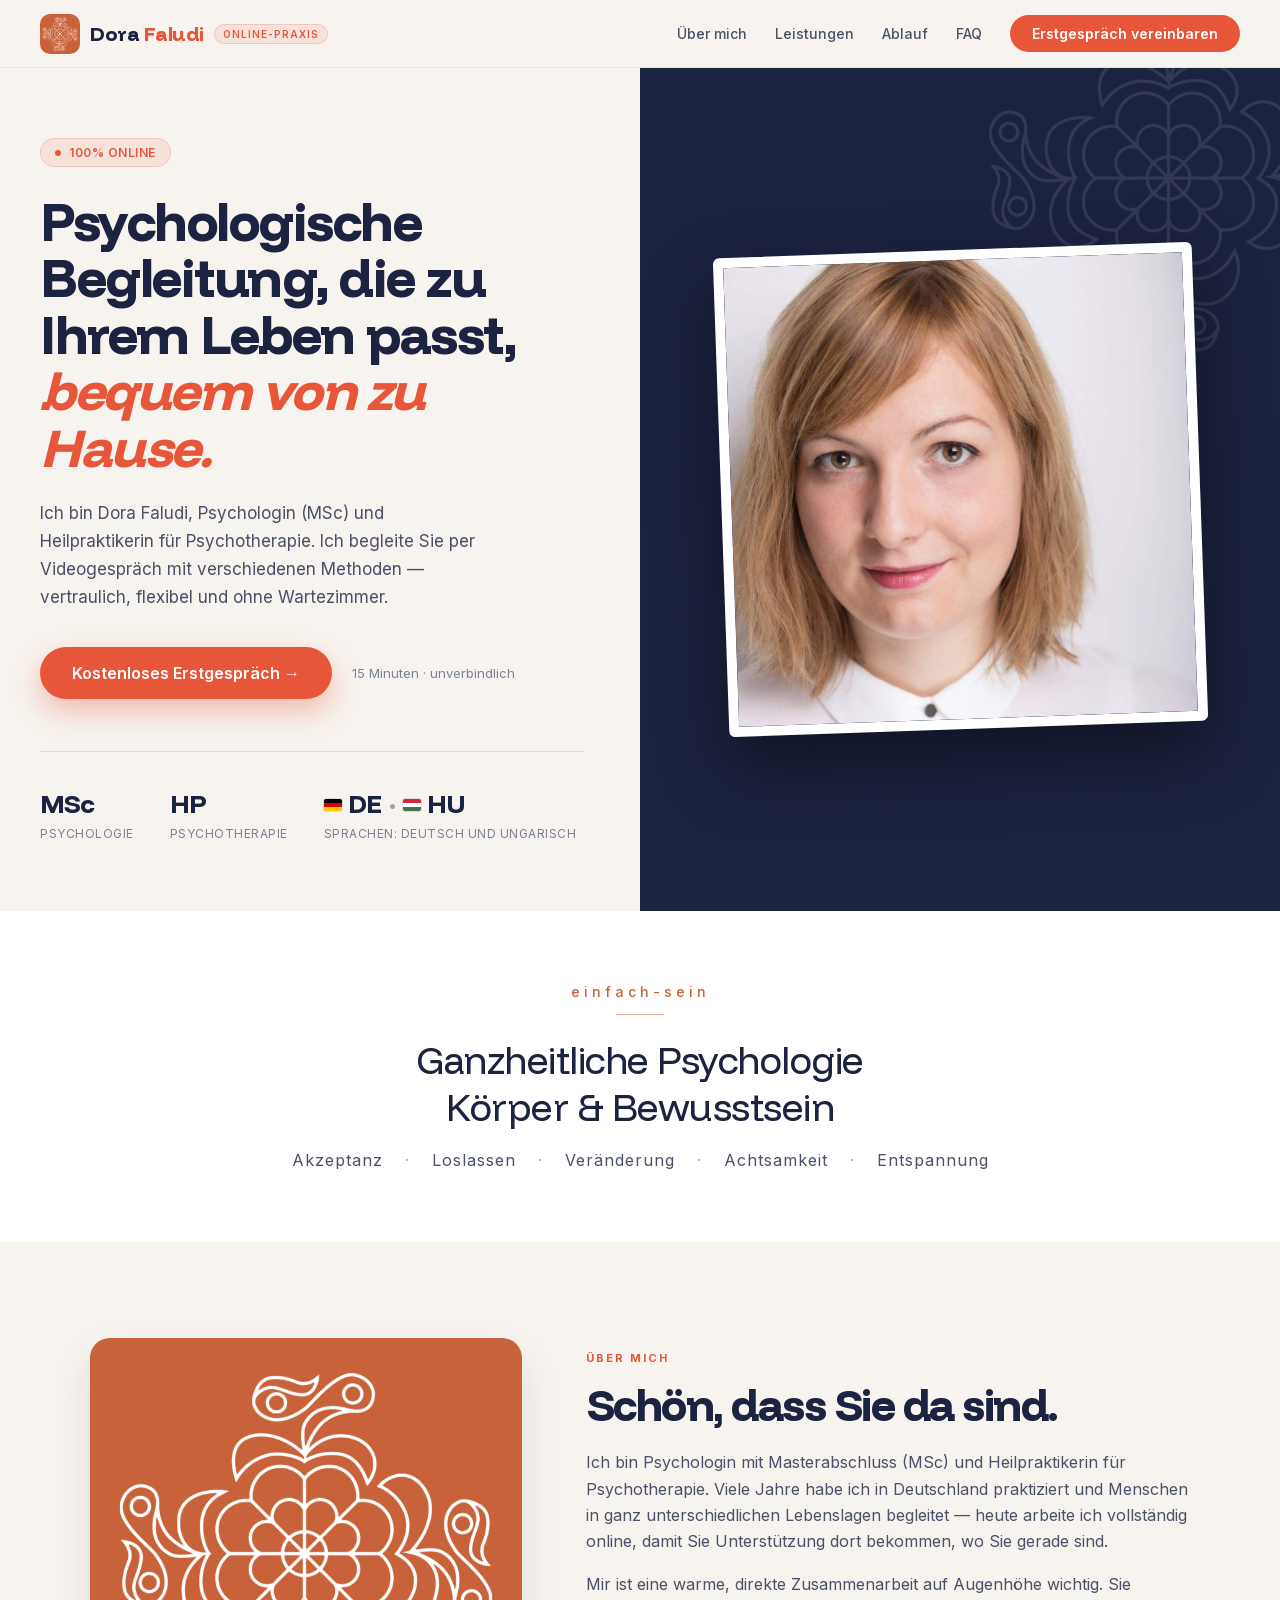
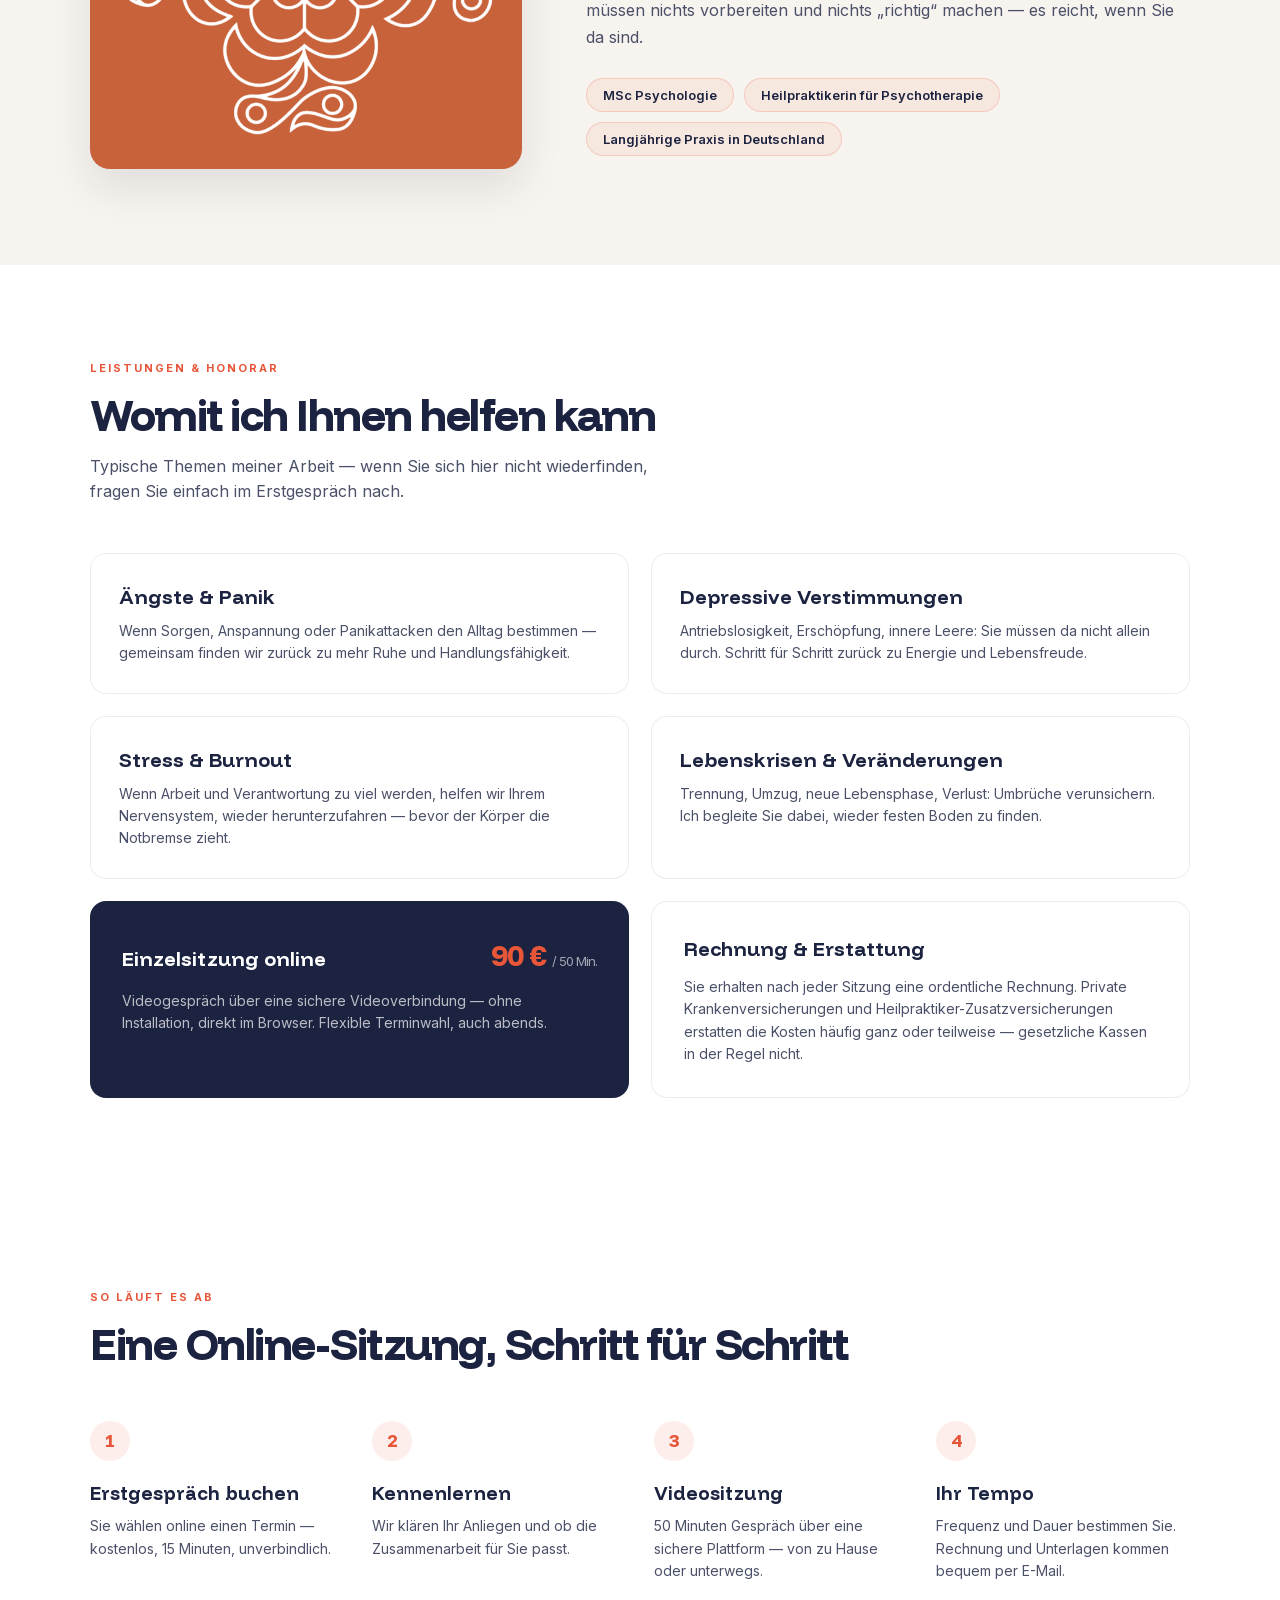
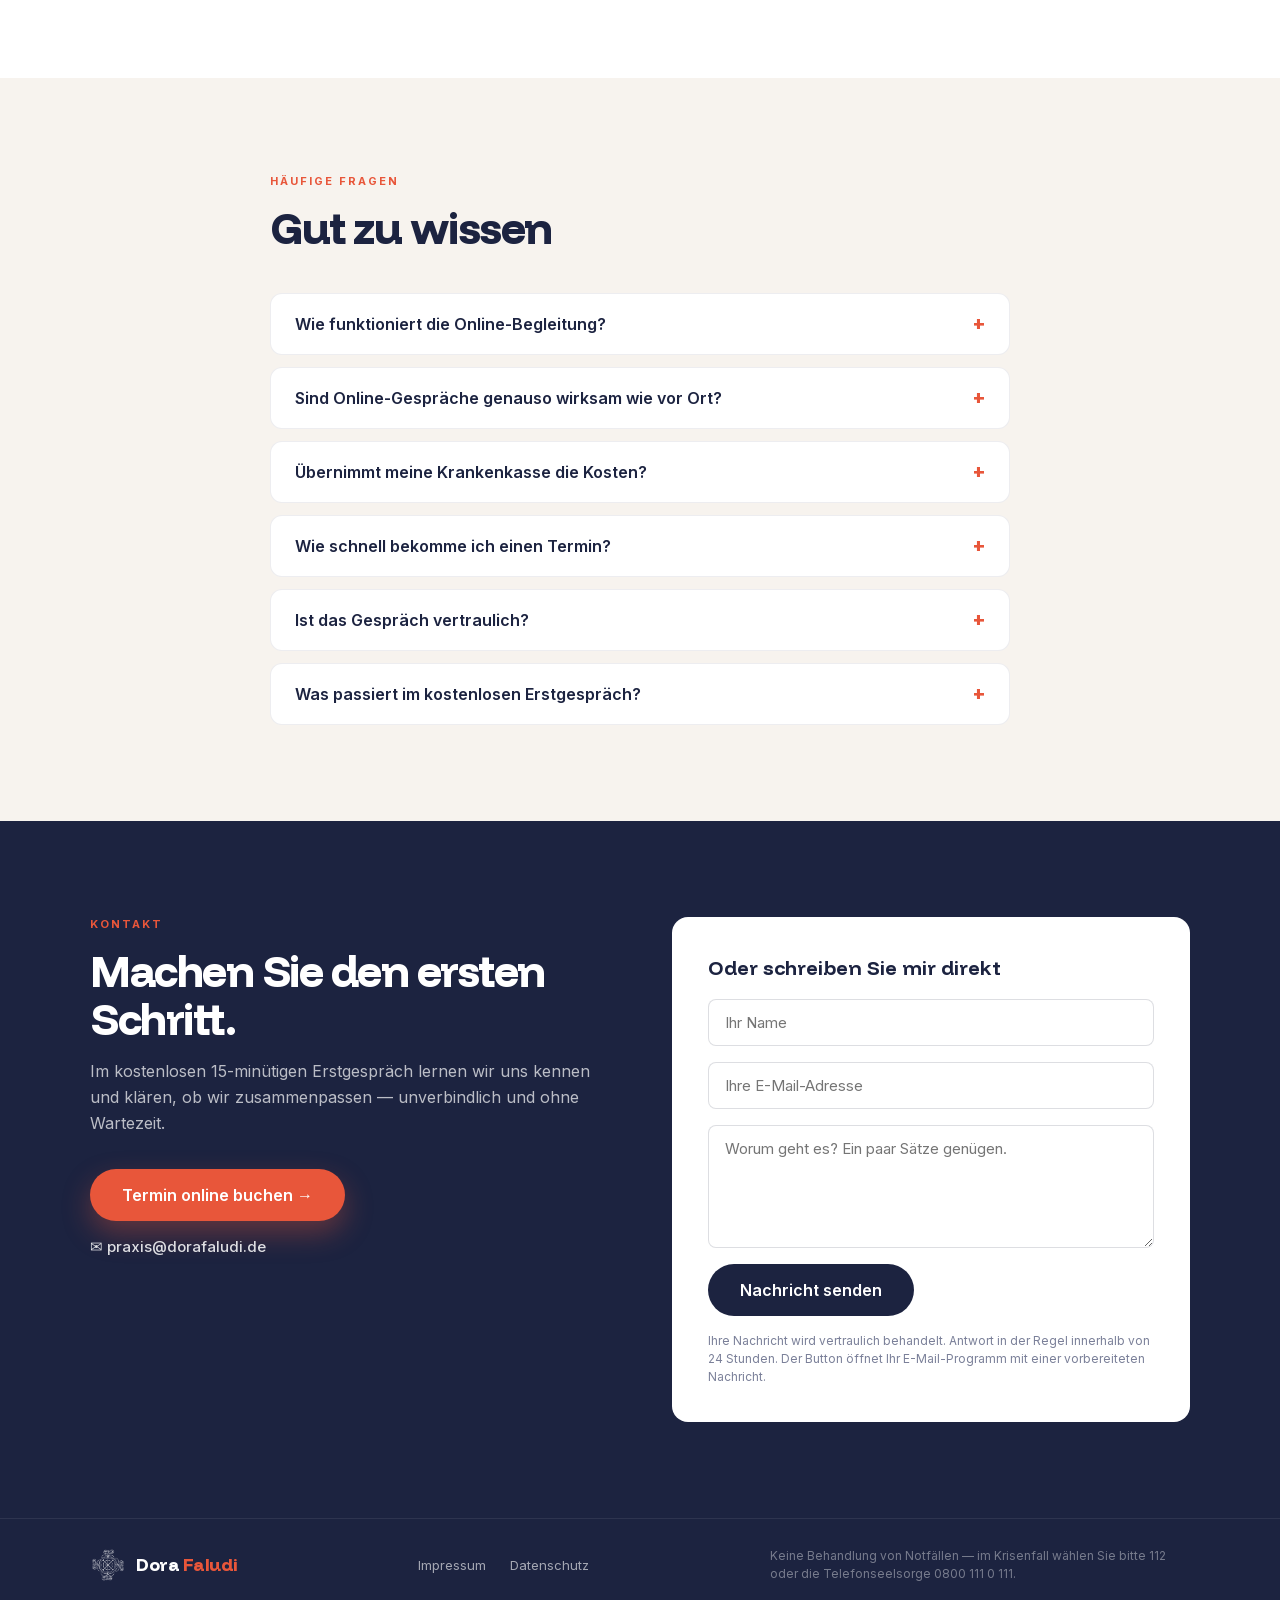
==== index.html @ 2807571d "feat: a praxis-honlap statikus, reszponzív változata a design-canvasból A Claude Design canvas expor" ====
<!DOCTYPE html>
<html lang="de">
<head>
<meta charset="utf-8">
<meta name="viewport" content="width=device-width, initial-scale=1">
<title>Dora Faludi — Psychologin (MSc) &amp; Heilpraktikerin für Psychotherapie | Online-Praxis</title>
<meta name="description" content="Psychologische Begleitung per Videogespräch: Ängste, depressive Verstimmungen, Stress &amp; Burnout, Lebenskrisen. Dora Faludi, Psychologin (MSc) und Heilpraktikerin für Psychotherapie — vertraulich, flexibel, ohne Wartezimmer. Deutsch und Ungarisch.">
<meta name="author" content="Dora Faludi">
<meta name="robots" content="index, follow">
<link rel="canonical" href="https://dorafaludi.de/">

<meta property="og:type" content="website">
<meta property="og:locale" content="de_DE">
<meta property="og:site_name" content="Praxis Dora Faludi">
<meta property="og:title" content="Dora Faludi — Psychologische Begleitung online">
<meta property="og:description" content="Psychologische Begleitung, die zu Ihrem Leben passt — bequem von zu Hause. Kostenloses Erstgespräch, 15 Minuten, unverbindlich.">
<meta property="og:url" content="https://dorafaludi.de/">
<meta property="og:image" content="https://dorafaludi.de/assets/img/og-image.png">
<meta name="twitter:card" content="summary_large_image">

<link rel="icon" href="assets/img/favicon-32.png" sizes="32x32" type="image/png">
<link rel="apple-touch-icon" href="assets/img/apple-touch-icon.png">
<meta name="theme-color" content="#F7F3EE">

<link rel="preload" href="assets/fonts/inter-latin.woff2" as="font" type="font/woff2" crossorigin>
<link rel="preload" href="assets/fonts/funnel-display-latin.woff2" as="font" type="font/woff2" crossorigin>
<link rel="stylesheet" href="assets/css/styles.css">

<script type="application/ld+json">
{
  "@context": "https://schema.org",
  "@type": "ProfessionalService",
  "name": "Praxis Dora Faludi — Psychologische Begleitung online",
  "url": "https://dorafaludi.de/",
  "image": "https://dorafaludi.de/assets/img/og-image.png",
  "email": "praxis@dorafaludi.de",
  "description": "Psychologische Begleitung per Videogespräch bei Ängsten, depressiven Verstimmungen, Stress und Burnout sowie Lebenskrisen.",
  "availableLanguage": ["de", "hu"],
  "priceRange": "90 EUR / 50 Min.",
  "founder": {
    "@type": "Person",
    "name": "Dora Faludi",
    "jobTitle": "Psychologin (MSc), Heilpraktikerin für Psychotherapie",
    "image": "https://dorafaludi.de/assets/img/dora-faludi.jpg",
    "knowsLanguage": ["de", "hu"]
  }
}
</script>
</head>
<body>

<a class="skip-link" href="#main">Zum Inhalt springen</a>

<nav class="nav">
  <a class="brand" href="#top">
    <img class="brand__mark" src="assets/img/logo-orange.png" alt="" width="40" height="40">
    <span>Dora <span class="brand__accent">Faludi</span></span>
    <span class="brand__badge">Online-Praxis</span>
  </a>

  <button class="nav__toggle" type="button" aria-expanded="false" aria-controls="nav-links" aria-label="Menü öffnen">
    <span></span>
  </button>

  <div class="nav__links" id="nav-links">
    <a class="nav__link" href="#ueber-mich">Über mich</a>
    <a class="nav__link" href="#leistungen">Leistungen</a>
    <a class="nav__link" href="#ablauf">Ablauf</a>
    <a class="nav__link" href="#faq">FAQ</a>
    <a class="btn btn--sm" href="#kontakt">Erstgespräch vereinbaren</a>
  </div>
</nav>

<main id="main">

<!-- ============ Hero ============ -->
<section class="hero" id="top">
  <div class="hero__copy">
    <span class="pill"><span class="pill__dot"></span> 100% online</span>
    <h1 class="hero__title">Psychologische Begleitung, die zu Ihrem Leben passt, <em>bequem von zu Hause.</em></h1>
    <p class="hero__text">Ich bin Dora Faludi, Psychologin (MSc) und Heilpraktikerin für Psychotherapie. Ich begleite Sie per Videogespräch mit verschiedenen Methoden — vertraulich, flexibel und ohne Wartezimmer.</p>

    <div class="hero__cta">
      <a class="btn" href="#kontakt">Kostenloses Erstgespräch →</a>
      <span class="hero__note">15 Minuten · unverbindlich</span>
    </div>

    <div class="hero__stats">
      <div>
        <div class="stat__value">MSc</div>
        <div class="stat__label">Psychologie</div>
      </div>
      <div>
        <div class="stat__value">HP</div>
        <div class="stat__label">Psychotherapie</div>
      </div>
      <div>
        <div class="stat__value">
          <span class="lang">
            <span class="flag" aria-hidden="true"><span style="background:#000"></span><span style="background:#DD0000"></span><span style="background:#FFCE00"></span></span>DE</span>
          <span class="sep">·</span>
          <span class="lang">
            <span class="flag" aria-hidden="true"><span style="background:#CE2939"></span><span style="background:#fff"></span><span style="background:#477050"></span></span>HU</span>
        </div>
        <div class="stat__label">Sprachen: Deutsch und Ungarisch</div>
      </div>
    </div>
  </div>

  <div class="hero__panel">
    <img class="hero__watermark" src="assets/img/logo-white.png" alt="" width="420" height="420" aria-hidden="true">
    <img class="hero__photo" src="assets/img/dora-faludi.jpg" alt="Porträt von Dora Faludi" width="1024" height="1024">
  </div>
</section>

<!-- ============ Leitbild ============ -->
<section class="creed">
  <div class="wrap-slim">
    <div class="creed__kicker">einfach-sein</div>
    <div class="creed__rule"></div>
    <h2 class="creed__title">Ganzheitliche Psychologie<br>Körper &amp; Bewusstsein</h2>
    <div class="creed__words">
      <span>Akzeptanz</span><span class="sep">·</span>
      <span>Loslassen</span><span class="sep">·</span>
      <span>Veränderung</span><span class="sep">·</span>
      <span>Achtsamkeit</span><span class="sep">·</span>
      <span>Entspannung</span>
    </div>
  </div>
</section>

<!-- ============ Über mich ============ -->
<section class="section section--cream" id="ueber-mich">
  <div class="wrap about">
    <div class="about__figure">
      <img src="assets/img/logo-orange.png" alt="Logo der Praxis Dora Faludi" width="697" height="697">
    </div>
    <div>
      <div class="eyebrow">Über mich</div>
      <h2 class="h2 about__title">Schön, dass Sie da sind.</h2>
      <p>Ich bin Psychologin mit Masterabschluss (MSc) und Heilpraktikerin für Psychotherapie. Viele Jahre habe ich in Deutschland praktiziert und Menschen in ganz unterschiedlichen Lebenslagen begleitet — heute arbeite ich vollständig online, damit Sie Unterstützung dort bekommen, wo Sie gerade sind.</p>
      <p>Mir ist eine warme, direkte Zusammenarbeit auf Augenhöhe wichtig. Sie müssen nichts vorbereiten und nichts „richtig“ machen — es reicht, wenn Sie da sind.</p>
      <div class="about__tags">
        <span class="tag">MSc Psychologie</span>
        <span class="tag">Heilpraktikerin für Psychotherapie</span>
        <span class="tag">Langjährige Praxis in Deutschland</span>
      </div>
    </div>
  </div>
</section>

<!-- ============ Leistungen ============ -->
<section class="section section--white" id="leistungen">
  <div class="wrap">
    <div class="eyebrow">Leistungen &amp; Honorar</div>
    <h2 class="h2">Womit ich Ihnen helfen kann</h2>
    <p class="lead" style="max-width: 560px">Typische Themen meiner Arbeit — wenn Sie sich hier nicht wiederfinden, fragen Sie einfach im Erstgespräch nach.</p>

    <div class="topics">
      <article class="card">
        <h3 class="card__title">Ängste &amp; Panik</h3>
        <p class="card__text">Wenn Sorgen, Anspannung oder Panikattacken den Alltag bestimmen — gemeinsam finden wir zurück zu mehr Ruhe und Handlungsfähigkeit.</p>
      </article>
      <article class="card">
        <h3 class="card__title">Depressive Verstimmungen</h3>
        <p class="card__text">Antriebslosigkeit, Erschöpfung, innere Leere: Sie müssen da nicht allein durch. Schritt für Schritt zurück zu Energie und Lebensfreude.</p>
      </article>
      <article class="card">
        <h3 class="card__title">Stress &amp; Burnout</h3>
        <p class="card__text">Wenn Arbeit und Verantwortung zu viel werden, helfen wir Ihrem Nervensystem, wieder herunterzufahren — bevor der Körper die Notbremse zieht.</p>
      </article>
      <article class="card">
        <h3 class="card__title">Lebenskrisen &amp; Veränderungen</h3>
        <p class="card__text">Trennung, Umzug, neue Lebensphase, Verlust: Umbrüche verunsichern. Ich begleite Sie dabei, wieder festen Boden zu finden.</p>
      </article>
    </div>

    <div class="fees">
      <div class="fee-card">
        <div class="fee-card__head">
          <h3>Einzelsitzung online</h3>
          <div class="fee-card__price">90 € <small>/ 50 Min.</small></div>
        </div>
        <p>Videogespräch über eine sichere Videoverbindung — ohne Installation, direkt im Browser. Flexible Terminwahl, auch abends.</p>
      </div>
      <div class="card">
        <h3 class="card__title">Rechnung &amp; Erstattung</h3>
        <p class="card__text">Sie erhalten nach jeder Sitzung eine ordentliche Rechnung. Private Krankenversicherungen und Heilpraktiker-Zusatzversicherungen erstatten die Kosten häufig ganz oder teilweise — gesetzliche Kassen in der Regel nicht.</p>
      </div>
    </div>
  </div>
</section>

<!-- ============ Ablauf ============ -->
<section class="section section--white" id="ablauf">
  <div class="wrap">
    <div class="eyebrow">So läuft es ab</div>
    <h2 class="h2">Eine Online-Sitzung, Schritt für Schritt</h2>
    <div class="steps">
      <div class="step">
        <div class="step__n">1</div>
        <h3>Erstgespräch buchen</h3>
        <p>Sie wählen online einen Termin — kostenlos, 15 Minuten, unverbindlich.</p>
      </div>
      <div class="step">
        <div class="step__n">2</div>
        <h3>Kennenlernen</h3>
        <p>Wir klären Ihr Anliegen und ob die Zusammenarbeit für Sie passt.</p>
      </div>
      <div class="step">
        <div class="step__n">3</div>
        <h3>Videositzung</h3>
        <p>50 Minuten Gespräch über eine sichere Plattform — von zu Hause oder unterwegs.</p>
      </div>
      <div class="step">
        <div class="step__n">4</div>
        <h3>Ihr Tempo</h3>
        <p>Frequenz und Dauer bestimmen Sie. Rechnung und Unterlagen kommen bequem per E-Mail.</p>
      </div>
    </div>
  </div>
</section>

<!-- ============ FAQ ============ -->
<section class="section" id="faq">
  <div class="wrap-slim">
    <div class="eyebrow">Häufige Fragen</div>
    <h2 class="h2" style="margin-bottom: 40px">Gut zu wissen</h2>
    <div class="faq">
      <details class="faq__item">
        <summary class="faq__q">Wie funktioniert die Online-Begleitung?</summary>
        <p class="faq__a">Wir treffen uns zum vereinbarten Termin per Videogespräch — Sie brauchen nur einen ruhigen Ort, ein Gerät mit Kamera und eine stabile Internetverbindung. Den Link erhalten Sie vorab per E-Mail.</p>
      </details>
      <details class="faq__item">
        <summary class="faq__q">Sind Online-Gespräche genauso wirksam wie vor Ort?</summary>
        <p class="faq__a">Ja — Studien zeigen für viele Anliegen eine vergleichbare Wirksamkeit. Viele Klientinnen und Klienten empfinden das vertraute Umfeld zu Hause sogar als hilfreich, um sich zu öffnen.</p>
      </details>
      <details class="faq__item">
        <summary class="faq__q">Übernimmt meine Krankenkasse die Kosten?</summary>
        <p class="faq__a">Als Heilpraktikerin für Psychotherapie rechne ich privat ab. Private Krankenversicherungen und Heilpraktiker-Zusatzversicherungen erstatten häufig ganz oder teilweise; gesetzliche Kassen in der Regel nicht. Fragen Sie am besten vorab bei Ihrer Versicherung nach.</p>
      </details>
      <details class="faq__item">
        <summary class="faq__q">Wie schnell bekomme ich einen Termin?</summary>
        <p class="faq__a">In der Regel innerhalb einer Woche — ohne die langen Wartezeiten der Kassenplätze. Termine sind auch abends möglich.</p>
      </details>
      <details class="faq__item">
        <summary class="faq__q">Ist das Gespräch vertraulich?</summary>
        <p class="faq__a">Absolut. Ich unterliege der Schweigepflicht, und die Videosprechstunde läuft über eine sichere Videoverbindung. Es werden keine Aufzeichnungen gemacht.</p>
      </details>
      <details class="faq__item">
        <summary class="faq__q">Was passiert im kostenlosen Erstgespräch?</summary>
        <p class="faq__a">Wir sprechen etwa 15 Minuten über Ihr Anliegen und Ihre Fragen. Sie bekommen ein Gefühl dafür, wie ich arbeite — und entscheiden danach in Ruhe, ob Sie weitermachen möchten.</p>
      </details>
    </div>
  </div>
</section>

<!-- ============ Kontakt ============ -->
<section class="section section--navy" id="kontakt">
  <div class="wrap contact">
    <div>
      <div class="eyebrow">Kontakt</div>
      <h2 class="h2 h2--light">Machen Sie den ersten Schritt.</h2>
      <p class="contact__text">Im kostenlosen 15-minütigen Erstgespräch lernen wir uns kennen und klären, ob wir zusammenpassen — unverbindlich und ohne Wartezeit.</p>
      <div class="contact__actions">
        <a class="btn" id="booking-link" href="https://calendly.com/dora-faludi/erstgespraech" target="_blank" rel="noopener">Termin online buchen →</a>
        <a class="contact__mail" href="mailto:praxis@dorafaludi.de">✉ praxis@dorafaludi.de</a>
      </div>
    </div>

    <form class="form" id="contact-form" novalidate>
      <h3>Oder schreiben Sie mir direkt</h3>

      <label class="visually-hidden" for="f-name">Ihr Name</label>
      <input id="f-name" name="name" type="text" placeholder="Ihr Name" autocomplete="name" required>

      <label class="visually-hidden" for="f-email">Ihre E-Mail-Adresse</label>
      <input id="f-email" name="email" type="email" placeholder="Ihre E-Mail-Adresse" autocomplete="email">

      <label class="visually-hidden" for="f-msg">Ihre Nachricht</label>
      <textarea id="f-msg" name="message" rows="5" placeholder="Worum geht es? Ein paar Sätze genügen." required></textarea>

      <button class="btn btn--navy" type="submit">Nachricht senden</button>
      <p class="form__note">Ihre Nachricht wird vertraulich behandelt. Antwort in der Regel innerhalb von 24 Stunden. Der Button öffnet Ihr E-Mail-Programm mit einer vorbereiteten Nachricht.</p>
    </form>
  </div>
</section>

</main>

<footer class="footer">
  <div class="wrap footer__inner">
    <a class="footer__brand" href="#top">
      <img src="assets/img/logo-white.png" alt="" width="36" height="36">
      <span>Dora <span class="brand__accent">Faludi</span></span>
    </a>
    <div class="footer__links">
      <a href="impressum.html">Impressum</a>
      <a href="datenschutz.html">Datenschutz</a>
    </div>
    <div class="footer__note">Keine Behandlung von Notfällen — im Krisenfall wählen Sie bitte 112 oder die Telefonseelsorge 0800 111 0 111.</div>
  </div>
</footer>

<script src="assets/js/site.js" defer></script>
</body>
</html>
---- assets/css/styles.css ----
/* ============================================================
 * Praxis Dora Faludi — Stylesheet
 * Aus dem Design-Canvas (Dora Faludi Website.dc.html) in eine
 * statische, responsive Website überführt. Farben und Typografie
 * stammen 1:1 aus den Design-Tokens des Canvas.
 * ============================================================ */

@import url('../fonts/fonts.css');

/* ---------- Tokens ---------------------------------------- */
:root {
  --orange:        #E8563A;
  --orange-hover:  #C9432A;
  --navy:          #1C2340;
  --navy-mid:      #243060;
  --cream:         #F7F3EE;
  --cream-dark:    #EDE8E2;
  --text-dark:     #1C2340;
  --text-mid:      #4A5068;
  --text-light:    #7B8099;
  --terracotta:    #C8623A;

  --font-sans:    'Inter', -apple-system, BlinkMacSystemFont, 'Segoe UI', sans-serif;
  --font-display: 'Funnel Display', 'Inter', system-ui, sans-serif;

  --wrap:      1180px;
  --wrap-slim:  820px;
  --gutter:      40px;
  --nav-h:       68px;
  --section-y:   96px;
}

/* ---------- Reset ----------------------------------------- */
*, *::before, *::after { box-sizing: border-box; }

html {
  scroll-behavior: smooth;
  /* damit Ankerziele nicht unter der klebenden Navigation landen */
  scroll-padding-top: calc(var(--nav-h) + 12px);
  -webkit-text-size-adjust: 100%;
}

body {
  margin: 0;
  background: var(--cream);
  color: var(--text-dark);
  font-family: var(--font-sans);
  font-size: 16px;
  line-height: 1.5;
  -webkit-font-smoothing: antialiased;
  -moz-osx-font-smoothing: grayscale;
}

img { max-width: 100%; display: block; }
h1, h2, h3, h4, p { margin: 0; }
a { color: var(--orange); }
a:hover { color: var(--orange-hover); }

:focus-visible {
  outline: 3px solid var(--orange);
  outline-offset: 3px;
  border-radius: 4px;
}

.skip-link {
  position: absolute;
  left: -9999px;
  top: 0;
  z-index: 100;
  padding: 12px 20px;
  background: var(--navy);
  color: #fff;
  font: 600 15px var(--font-sans);
  text-decoration: none;
}
.skip-link:focus { left: 8px; top: 8px; color: #fff; }

/* ---------- Shared building blocks ------------------------ */
.wrap      { max-width: var(--wrap);      margin: 0 auto; padding: 0 var(--gutter); }
.wrap-slim { max-width: var(--wrap-slim); margin: 0 auto; padding: 0 var(--gutter); }

.section { padding: var(--section-y) 0; }
.section--white { background: #fff; }
.section--cream { background: var(--cream); }
.section--navy  { background: var(--navy); }

.eyebrow {
  font: 700 11px var(--font-sans);
  text-transform: uppercase;
  letter-spacing: 2px;
  color: var(--orange);
  margin-bottom: 16px;
}

.h2 {
  font-family: var(--font-display);
  font-weight: 800;
  font-size: clamp(30px, 4.4vw, 44px);
  line-height: 1.1;
  letter-spacing: -1.5px;
  color: var(--navy);
  margin: 0 0 14px;
}
.h2--light { color: #fff; }

.lead {
  font: 400 16px/1.6 var(--font-sans);
  color: var(--text-mid);
}

.pill {
  display: inline-flex;
  align-items: center;
  gap: 8px;
  width: fit-content;
  font: 600 12px var(--font-sans);
  text-transform: uppercase;
  letter-spacing: 0.5px;
  color: var(--orange);
  background: rgba(232, 86, 58, 0.1);
  border: 1px solid rgba(232, 86, 58, 0.2);
  border-radius: 999px;
  padding: 6px 14px;
}
.pill__dot { width: 6px; height: 6px; border-radius: 50%; background: var(--orange); }

.btn {
  display: inline-flex;
  align-items: center;
  justify-content: center;
  gap: 10px;
  font: 600 16px var(--font-sans);
  padding: 16px 32px;
  border: none;
  border-radius: 999px;
  background: var(--orange);
  color: #fff;
  text-decoration: none;
  cursor: pointer;
  box-shadow: 0 12px 28px rgba(232, 86, 58, 0.35);
  transition: transform 150ms ease-out, background-color 150ms ease-out;
}
.btn:hover { transform: translateY(-2px); background: var(--orange-hover); color: #fff; }
.btn--navy { background: var(--navy); box-shadow: none; }
.btn--navy:hover { background: var(--navy-mid); }
.btn--sm { font-size: 14px; padding: 10px 22px; box-shadow: none; }

.tag {
  font: 600 13px var(--font-sans);
  padding: 8px 16px;
  border-radius: 999px;
  background: rgba(232, 86, 58, 0.08);
  color: var(--navy);
  border: 1px solid rgba(232, 86, 58, 0.2);
}

.card {
  background: #fff;
  border: 1px solid rgba(28, 35, 64, 0.08);
  border-radius: 16px;
  padding: 28px;
}

.card__title {
  font-family: var(--font-display);
  font-weight: 700;
  font-size: 20px;
  color: var(--navy);
  margin: 0 0 8px;
}

.card__text { font: 400 14px/1.6 var(--font-sans); color: var(--text-mid); margin: 0; }

/* ---------- Navigation ------------------------------------ */
.nav {
  position: sticky;
  top: 0;
  z-index: 50;
  display: flex;
  align-items: center;
  justify-content: space-between;
  gap: 16px;
  height: var(--nav-h);
  padding: 0 var(--gutter);
  background: rgba(247, 243, 238, 0.88);
  backdrop-filter: blur(12px);
  -webkit-backdrop-filter: blur(12px);
  border-bottom: 1px solid rgba(28, 35, 64, 0.07);
}

.brand {
  display: flex;
  align-items: center;
  gap: 10px;
  font-family: var(--font-display);
  font-weight: 800;
  font-size: 20px;
  letter-spacing: -0.5px;
  color: var(--navy);
  text-decoration: none;
  white-space: nowrap;
}
.brand:hover { color: var(--navy); }
.brand__mark { width: 40px; height: 40px; border-radius: 10px; flex-shrink: 0; }
.brand__accent { color: var(--orange); }
.brand__badge {
  font: 600 10px var(--font-sans);
  text-transform: uppercase;
  letter-spacing: 1px;
  padding: 3px 8px;
  border-radius: 999px;
  background: rgba(232, 86, 58, 0.1);
  color: var(--orange);
  border: 1px solid rgba(232, 86, 58, 0.2);
}

.nav__links { display: flex; align-items: center; gap: 28px; }
.nav__link {
  font: 500 14px var(--font-sans);
  color: var(--text-mid);
  text-decoration: none;
}
.nav__link:hover { color: var(--navy); }

.nav__toggle {
  display: none;
  width: 44px;
  height: 44px;
  padding: 0;
  border: 1px solid rgba(28, 35, 64, 0.12);
  border-radius: 10px;
  background: transparent;
  cursor: pointer;
  color: var(--navy);
}
.nav__toggle span,
.nav__toggle span::before,
.nav__toggle span::after {
  display: block;
  width: 18px;
  height: 2px;
  border-radius: 2px;
  background: currentColor;
  transition: transform 180ms ease-out, opacity 120ms ease-out;
}
.nav__toggle span { margin: 0 auto; position: relative; }
.nav__toggle span::before { content: ''; position: absolute; top: -6px; }
.nav__toggle span::after  { content: ''; position: absolute; top:  6px; }
.nav__toggle[aria-expanded='true'] span { background: transparent; }
.nav__toggle[aria-expanded='true'] span::before { transform: translateY(6px) rotate(45deg); }
.nav__toggle[aria-expanded='true'] span::after  { transform: translateY(-6px) rotate(-45deg); }

/* ---------- Hero ------------------------------------------ */
.hero { display: grid; grid-template-columns: 1fr 1fr; min-height: 600px; }

.hero__copy {
  display: flex;
  flex-direction: column;
  justify-content: center;
  padding: 70px 56px 70px var(--gutter);
}

.hero__title {
  font-family: var(--font-display);
  font-weight: 800;
  font-size: clamp(34px, 4.2vw, 56px);
  line-height: 1.05;
  letter-spacing: -1.5px;
  color: var(--navy);
  margin: 26px 0 24px;
}
.hero__title em { color: var(--orange); font-style: italic; }

.hero__text {
  font-size: 17px;
  line-height: 1.65;
  color: var(--text-mid);
  max-width: 460px;
  margin: 0 0 36px;
}

.hero__cta { display: flex; align-items: center; flex-wrap: wrap; gap: 20px; }
.hero__note { font: 400 13px var(--font-sans); color: var(--text-light); }

.hero__stats {
  display: flex;
  flex-wrap: wrap;
  gap: 36px;
  margin-top: 52px;
  padding-top: 32px;
  border-top: 1px solid rgba(28, 35, 64, 0.1);
}
.stat__value {
  display: flex;
  align-items: center;
  gap: 8px;
  font-family: var(--font-display);
  font-weight: 800;
  font-size: 26px;
  letter-spacing: -1px;
  color: var(--navy);
}
.stat__label {
  font: 400 12px var(--font-sans);
  text-transform: uppercase;
  letter-spacing: 0.5px;
  color: var(--text-light);
  margin-top: 3px;
}
.lang { display: inline-flex; align-items: center; gap: 6px; }
.flag {
  display: inline-flex;
  flex-direction: column;
  width: 18px;
  height: 12px;
  border-radius: 2px;
  overflow: hidden;
  box-shadow: 0 0 0 1px rgba(28, 35, 64, 0.12);
  margin-top: 2px;
}
.flag span { flex: 1; }
.sep { opacity: 0.4; }

.hero__panel {
  position: relative;
  overflow: hidden;
  min-height: 520px;
  background: var(--navy);
  display: flex;
  align-items: center;
  justify-content: center;
  padding: 56px 48px;
}
.hero__watermark {
  position: absolute;
  top: -100px;
  right: -100px;
  width: 420px;
  height: 420px;
  opacity: 0.1;
  pointer-events: none;
}
.hero__photo {
  position: relative;
  width: min(510px, 88%);
  height: auto;
  border: 10px solid #fff;
  border-radius: 6px;
  box-shadow: 0 30px 70px rgba(0, 0, 0, 0.45);
  transform: rotate(-2deg);
}

/* ---------- Leitbild -------------------------------------- */
.creed { padding: 72px 0; background: #fff; text-align: center; }
.creed__kicker {
  font: 500 14px var(--font-sans);
  letter-spacing: 4px;
  color: var(--terracotta);
  margin-bottom: 14px;
}
.creed__rule { width: 48px; height: 1px; background: rgba(200, 98, 58, 0.5); margin: 0 auto 22px; }
.creed__title {
  font-family: var(--font-display);
  font-weight: 400;
  font-size: clamp(26px, 3vw, 40px);
  line-height: 1.2;
  letter-spacing: -0.5px;
  color: var(--navy);
  margin: 0 0 20px;
}
.creed__words {
  display: flex;
  flex-wrap: wrap;
  justify-content: center;
  gap: 8px 22px;
  font: 400 16px var(--font-sans);
  letter-spacing: 1px;
  color: var(--text-mid);
}
.creed__words .sep { opacity: 0.5; }

/* ---------- Über mich ------------------------------------- */
.about { display: grid; grid-template-columns: 1fr 1.4fr; gap: 64px; align-items: center; }
.about__figure {
  border-radius: 20px;
  overflow: hidden;
  box-shadow: 0 18px 40px rgba(28, 35, 64, 0.10);
}
.about__figure img { width: 100%; height: auto; }
.about__title { margin-bottom: 20px; }
.about p { font: 400 16px/1.65 var(--font-sans); color: var(--text-mid); margin: 0 0 16px; }
.about p:last-of-type { margin-bottom: 28px; }
.about__tags { display: flex; flex-wrap: wrap; gap: 10px; }

/* ---------- Leistungen ------------------------------------ */
.topics {
  display: grid;
  grid-template-columns: repeat(2, 1fr);
  gap: 22px;
  margin-top: 48px;
}
.topics .card { transition: transform 200ms ease-out, box-shadow 200ms ease-out; }
.topics .card:hover {
  transform: translateY(-4px);
  box-shadow: 0 18px 40px rgba(28, 35, 64, 0.10);
}

.fees { display: grid; grid-template-columns: 1fr 1fr; gap: 22px; margin-top: 22px; }
.fee-card { background: var(--navy); border-radius: 16px; padding: 32px; color: #fff; }
.fee-card__head {
  display: flex;
  align-items: baseline;
  justify-content: space-between;
  flex-wrap: wrap;
  gap: 8px 16px;
}
.fee-card__head h3 { font-family: var(--font-display); font-weight: 700; font-size: 20px; margin: 0; }
.fee-card__price {
  font-family: var(--font-display);
  font-weight: 800;
  font-size: 30px;
  letter-spacing: -1px;
  color: var(--orange);
  white-space: nowrap;
}
.fee-card__price small { font: 400 13px var(--font-sans); color: rgba(255, 255, 255, 0.6); }
.fee-card p { font: 400 14px/1.6 var(--font-sans); color: rgba(255, 255, 255, 0.7); margin: 12px 0 0; }
.fees .card { padding: 32px; }
.fees .card .card__title { margin-bottom: 12px; }

/* ---------- Ablauf ---------------------------------------- */
.steps { display: grid; grid-template-columns: repeat(4, 1fr); gap: 28px; margin-top: 52px; }
.step__n {
  width: 40px;
  height: 40px;
  border-radius: 50%;
  background: rgba(232, 86, 58, 0.1);
  color: var(--orange);
  display: flex;
  align-items: center;
  justify-content: center;
  font-family: var(--font-display);
  font-weight: 800;
  font-size: 18px;
  margin-bottom: 18px;
}
.step h3 {
  font-family: var(--font-display);
  font-weight: 700;
  font-size: 19px;
  color: var(--navy);
  margin: 0 0 8px;
}
.step p { font: 400 14px/1.6 var(--font-sans); color: var(--text-mid); margin: 0; }

/* ---------- FAQ ------------------------------------------- */
.faq { display: flex; flex-direction: column; gap: 12px; }
.faq__item {
  background: #fff;
  border: 1px solid rgba(28, 35, 64, 0.08);
  border-radius: 12px;
  overflow: hidden;
}
.faq__q {
  display: flex;
  align-items: center;
  justify-content: space-between;
  gap: 16px;
  width: 100%;
  padding: 20px 24px;
  cursor: pointer;
  font: 600 16px var(--font-sans);
  color: var(--navy);
  list-style: none;
}
.faq__q::-webkit-details-marker { display: none; }
.faq__q::after {
  content: '+';
  font-family: var(--font-display);
  font-weight: 800;
  font-size: 20px;
  line-height: 1;
  color: var(--orange);
  flex-shrink: 0;
}
.faq__item[open] .faq__q::after { content: '−'; }
.faq__a { font: 400 15px/1.65 var(--font-sans); color: var(--text-mid); margin: 0; padding: 0 24px 20px; }

/* ---------- Kontakt --------------------------------------- */
.contact { display: grid; grid-template-columns: 1fr 1fr; gap: 64px; align-items: start; }
.contact__text { font: 400 16px/1.65 var(--font-sans); color: rgba(255, 255, 255, 0.7); margin: 0 0 32px; }
.contact__actions { display: flex; flex-direction: column; align-items: flex-start; gap: 16px; }
.contact__mail {
  font: 500 15px var(--font-sans);
  color: rgba(255, 255, 255, 0.85);
  text-decoration: none;
  word-break: break-word;
}
.contact__mail:hover { color: #fff; text-decoration: underline; }

.form {
  background: #fff;
  border-radius: 16px;
  padding: 36px;
  display: flex;
  flex-direction: column;
  gap: 16px;
}
.form h3 { font-family: var(--font-display); font-weight: 700; font-size: 20px; color: var(--navy); margin: 0; }
.form input,
.form textarea {
  font: 400 15px var(--font-sans);
  color: var(--text-dark);
  padding: 13px 16px;
  border: 1px solid rgba(28, 35, 64, 0.15);
  border-radius: 8px;
  outline: none;
  width: 100%;
  background: #fff;
}
.form textarea { resize: vertical; min-height: 120px; }
.form input:focus,
.form textarea:focus { border-color: var(--orange); box-shadow: 0 0 0 3px rgba(232, 86, 58, 0.15); }
.form .btn { width: fit-content; }
.form__note { font: 400 12px/1.5 var(--font-sans); color: var(--text-light); margin: 0; }
.visually-hidden {
  position: absolute;
  width: 1px; height: 1px;
  padding: 0; margin: -1px;
  overflow: hidden;
  clip: rect(0 0 0 0);
  white-space: nowrap;
  border: 0;
}

/* ---------- Footer ---------------------------------------- */
.footer {
  background: var(--navy);
  border-top: 1px solid rgba(255, 255, 255, 0.08);
  padding: 28px 0;
}
.footer__inner {
  display: flex;
  flex-wrap: wrap;
  align-items: center;
  justify-content: space-between;
  gap: 16px 32px;
}
.footer__brand {
  display: flex;
  align-items: center;
  gap: 10px;
  white-space: nowrap;
  flex-shrink: 0;
  font-family: var(--font-display);
  font-weight: 800;
  font-size: 18px;
  letter-spacing: -0.5px;
  color: #fff;
  text-decoration: none;
}
.footer__brand img { width: 36px; height: 36px; }
.footer__links { display: flex; gap: 24px; }
.footer__links a { font: 400 13px var(--font-sans); color: rgba(255, 255, 255, 0.6); text-decoration: none; }
.footer__links a:hover { color: #fff; text-decoration: underline; }
.footer__note {
  font: 400 12px/1.5 var(--font-sans);
  color: rgba(255, 255, 255, 0.4);
  max-width: 420px;
}

/* ---------- Rechtstexte (Impressum / Datenschutz) --------- */
.legal { padding: calc(var(--section-y) - 24px) 0; background: var(--cream); }
.legal h1 {
  font-family: var(--font-display);
  font-weight: 800;
  font-size: clamp(30px, 4.4vw, 44px);
  line-height: 1.1;
  letter-spacing: -1.5px;
  color: var(--navy);
  margin: 0 0 28px;
}
.legal h2 {
  font-family: var(--font-display);
  font-weight: 700;
  font-size: 22px;
  color: var(--navy);
  margin: 36px 0 10px;
}
.legal p, .legal li { font: 400 15px/1.7 var(--font-sans); color: var(--text-mid); margin: 0 0 12px; }
.legal ul { margin: 0 0 12px; padding-left: 20px; }
.legal__back { display: inline-block; margin-bottom: 28px; font: 500 14px var(--font-sans); text-decoration: none; }
.legal__todo {
  background: #FFF4E5;
  border: 1px solid #F0C48A;
  border-radius: 10px;
  padding: 14px 18px;
  font: 500 14px/1.6 var(--font-sans);
  color: #7A4A12;
  margin: 0 0 24px;
}

/* ============================================================
 * Responsive
 * ============================================================ */

@media (max-width: 1024px) {
  :root { --section-y: 72px; }

  .hero { grid-template-columns: 1fr; }
  .hero__copy { padding: 56px var(--gutter) 48px; order: 2; }
  .hero__panel { order: 1; min-height: 0; padding: 48px var(--gutter); }
  .hero__photo { width: min(420px, 78%); }
  .hero__watermark { width: 320px; height: 320px; top: -80px; right: -80px; }
  .hero__text { max-width: none; }

  .about { grid-template-columns: 1fr; gap: 40px; }
  .about__figure { max-width: 360px; }

  .steps { grid-template-columns: repeat(2, 1fr); gap: 32px 28px; }

  .contact { grid-template-columns: 1fr; gap: 40px; }
}

@media (max-width: 900px) {
  .nav__toggle { display: block; }
  .nav__links {
    position: absolute;
    top: var(--nav-h);
    left: 0;
    right: 0;
    display: none;
    flex-direction: column;
    align-items: stretch;
    gap: 0;
    padding: 8px var(--gutter) 20px;
    background: rgba(247, 243, 238, 0.98);
    backdrop-filter: blur(12px);
    -webkit-backdrop-filter: blur(12px);
    border-bottom: 1px solid rgba(28, 35, 64, 0.07);
    box-shadow: 0 18px 40px rgba(28, 35, 64, 0.08);
  }
  .nav__links.is-open { display: flex; }
  .nav__link { padding: 14px 2px; border-bottom: 1px solid rgba(28, 35, 64, 0.07); font-size: 16px; }
  .nav__links .btn { margin-top: 16px; justify-content: center; }
  .brand__badge { display: none; }
}

@media (max-width: 760px) {
  :root { --gutter: 22px; --section-y: 60px; }

  .topics { grid-template-columns: 1fr; }
  .fees   { grid-template-columns: 1fr; }
  .hero__stats { gap: 24px 32px; margin-top: 40px; padding-top: 26px; }
  .hero__cta { gap: 14px; }
  .hero__cta .btn { width: 100%; }
  .hero__note { width: 100%; text-align: center; }
  .form { padding: 26px; }
  .form .btn { width: 100%; }
  .footer__inner { justify-content: flex-start; }
  .fee-card, .fees .card { padding: 26px; }
}

@media (max-width: 520px) {
  .steps { grid-template-columns: 1fr; }
  .brand { font-size: 17px; }
  .brand__mark { width: 34px; height: 34px; }
  .faq__q { padding: 18px; font-size: 15px; }
  .faq__a { padding: 0 18px 18px; }
  .card { padding: 24px; }
}

/* ---------- Motion / print -------------------------------- */
@media (prefers-reduced-motion: reduce) {
  html { scroll-behavior: auto; }
  *, *::before, *::after {
    animation-duration: 0.01ms !important;
    transition-duration: 0.01ms !important;
  }
  .btn:hover, .topics .card:hover { transform: none; }
}

@media print {
  .nav, .hero__panel, .form, .skip-link { display: none; }
  body { background: #fff; }
}
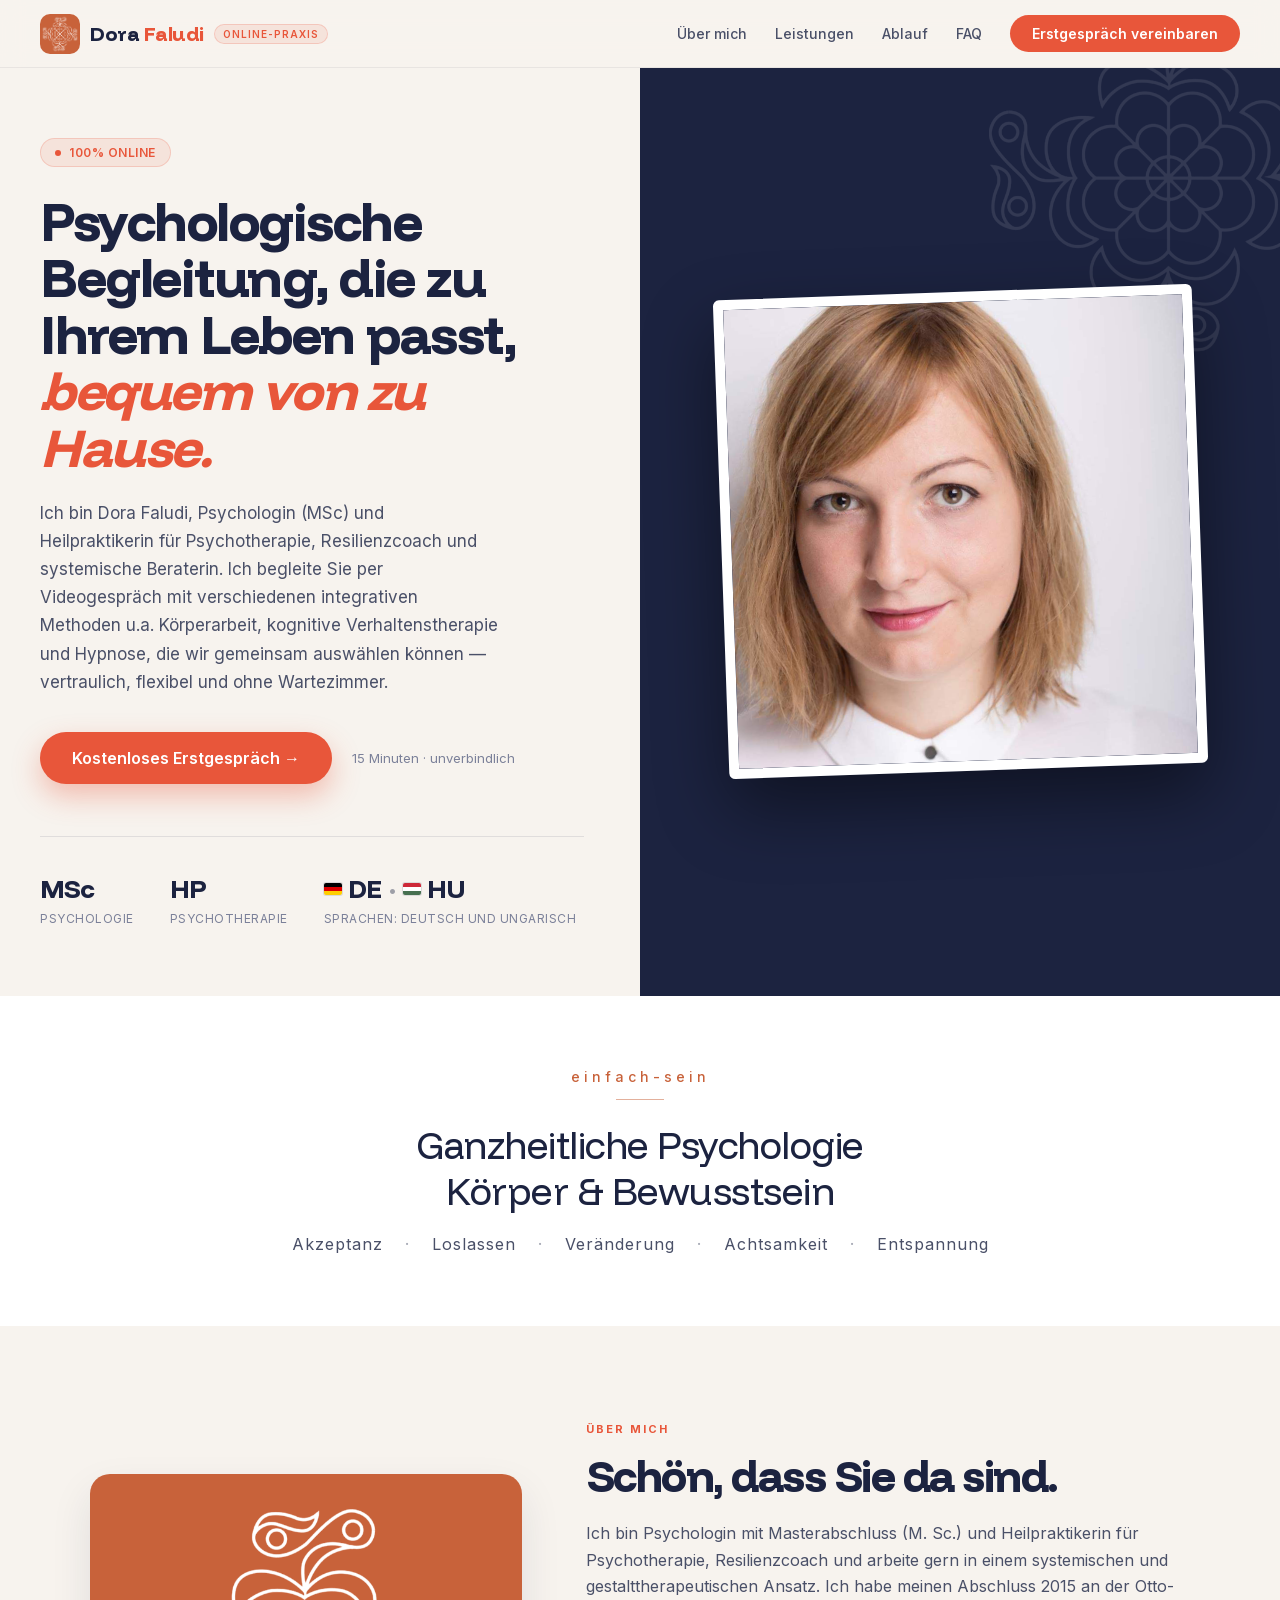
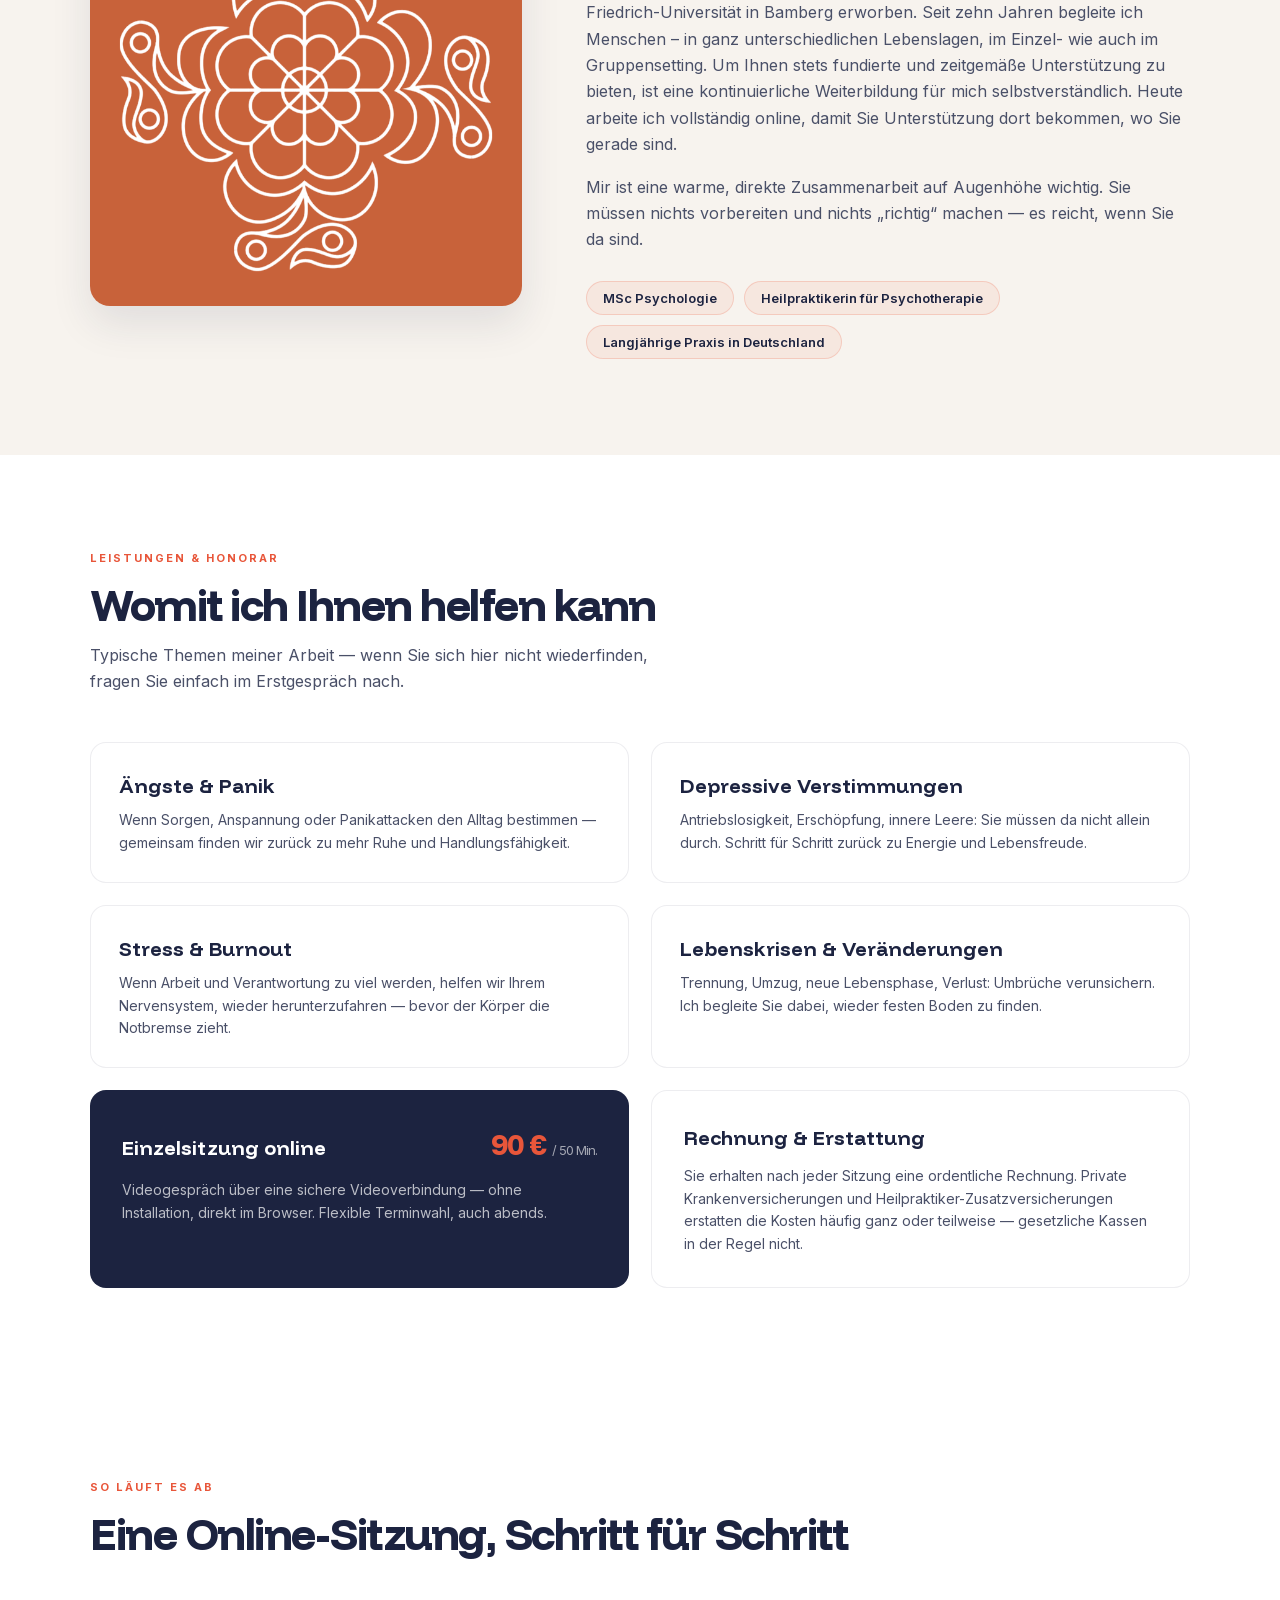
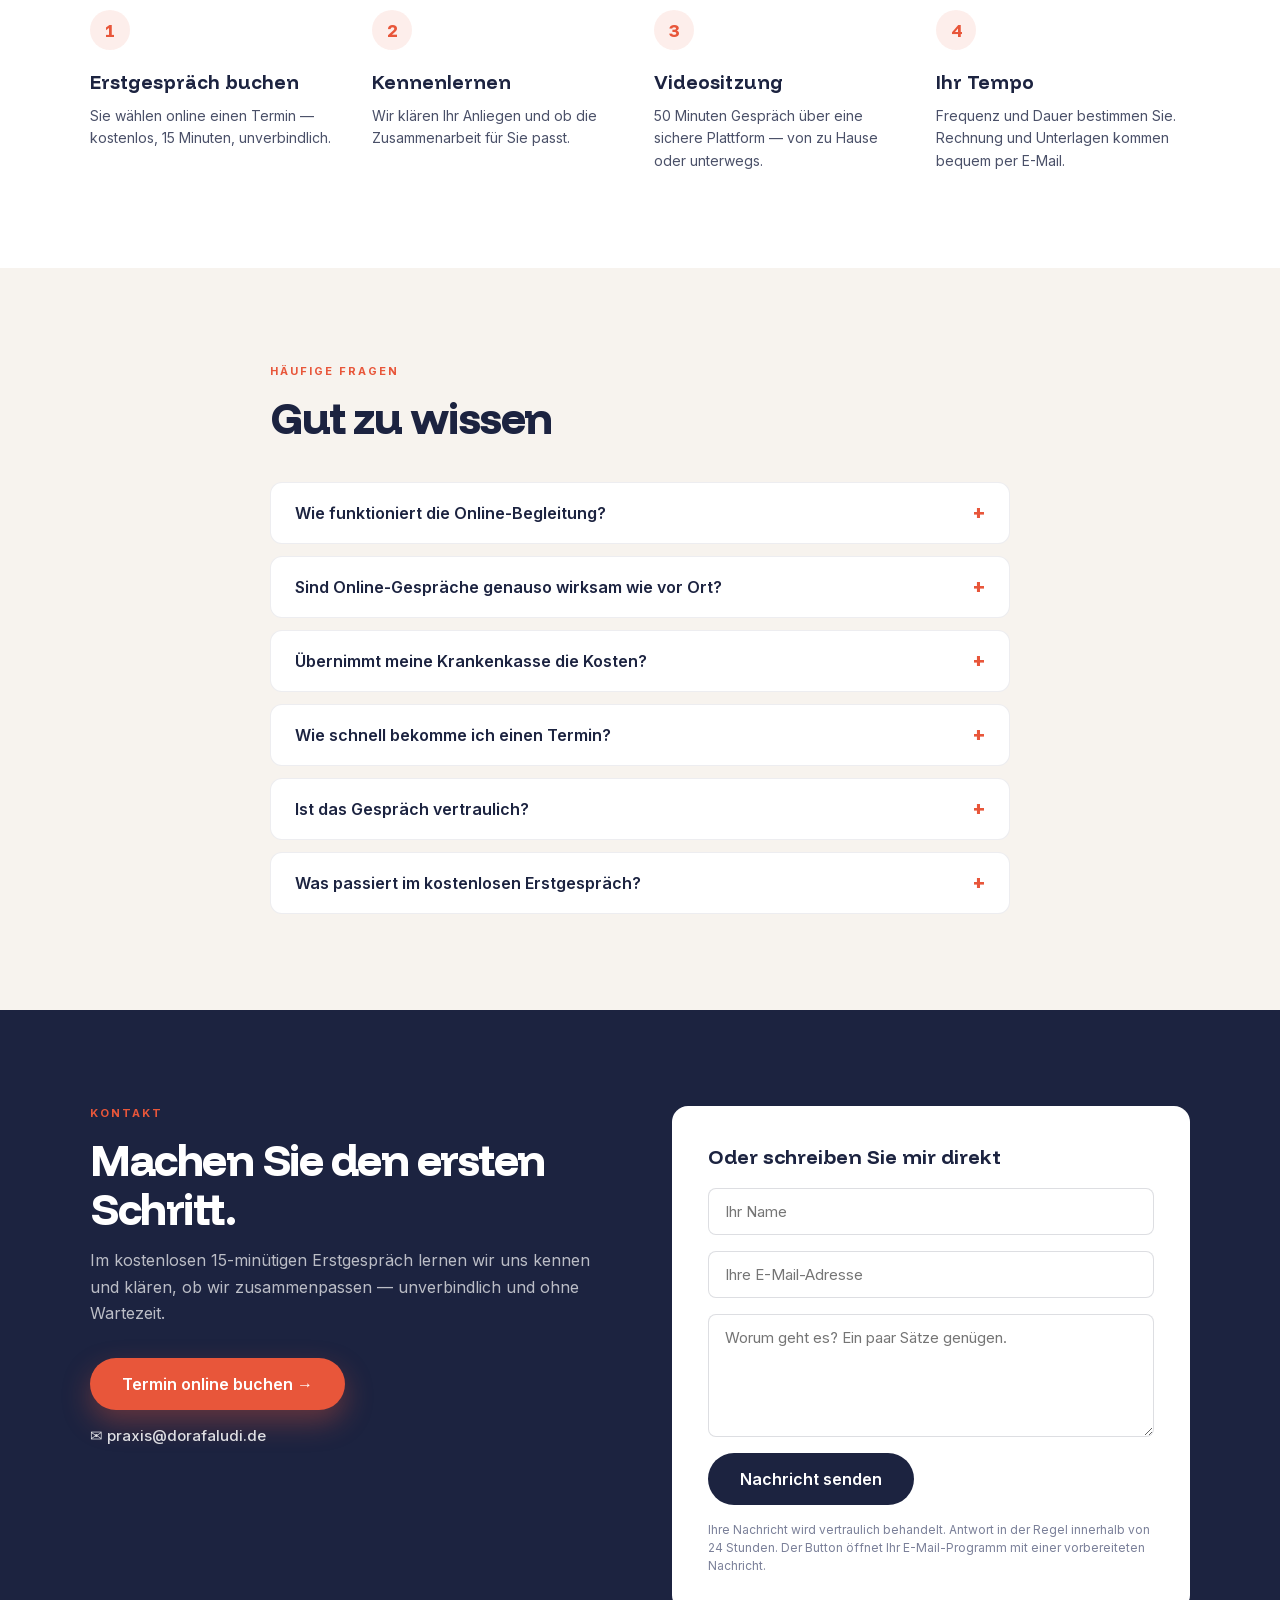
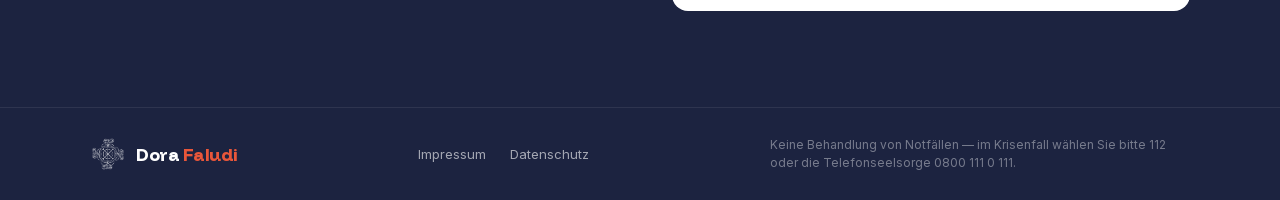
==== commit e27bf1c3: "Revise hero and about sections for clarity and detail Updated the hero section text to include addit" ====
--- a/index.html
+++ b/index.html
@@ -78,7 +78,7 @@
   <div class="hero__copy">
     <span class="pill"><span class="pill__dot"></span> 100% online</span>
     <h1 class="hero__title">Psychologische Begleitung, die zu Ihrem Leben passt, <em>bequem von zu Hause.</em></h1>
-    <p class="hero__text">Ich bin Dora Faludi, Psychologin (MSc) und Heilpraktikerin für Psychotherapie. Ich begleite Sie per Videogespräch mit verschiedenen Methoden — vertraulich, flexibel und ohne Wartezimmer.</p>
+    <p class="hero__text">Ich bin Dora Faludi, Psychologin (MSc) und Heilpraktikerin für Psychotherapie, Resilienzcoach und systemische Beraterin. Ich begleite Sie per Videogespräch mit verschiedenen integrativen Methoden u.a. Körperarbeit, kognitive Verhaltenstherapie und Hypnose, die wir gemeinsam auswählen können — vertraulich, flexibel und ohne Wartezimmer.</p>
 
     <div class="hero__cta">
       <a class="btn" href="#kontakt">Kostenloses Erstgespräch →</a>
@@ -138,7 +138,11 @@
     <div>
       <div class="eyebrow">Über mich</div>
       <h2 class="h2 about__title">Schön, dass Sie da sind.</h2>
-      <p>Ich bin Psychologin mit Masterabschluss (MSc) und Heilpraktikerin für Psychotherapie. Viele Jahre habe ich in Deutschland praktiziert und Menschen in ganz unterschiedlichen Lebenslagen begleitet — heute arbeite ich vollständig online, damit Sie Unterstützung dort bekommen, wo Sie gerade sind.</p>
+      <p>Ich bin Psychologin mit Masterabschluss (M. Sc.) und Heilpraktikerin für Psychotherapie, Resilienzcoach und arbeite gern in einem systemischen und gestalttherapeutischen Ansatz. Ich habe meinen Abschluss 2015 an der Otto-Friedrich-Universität in Bamberg erworben.
+Seit zehn Jahren begleite ich Menschen – in ganz unterschiedlichen Lebenslagen, im Einzel- wie auch im Gruppensetting.
+Um Ihnen stets fundierte und zeitgemäße Unterstützung zu bieten, ist eine kontinuierliche Weiterbildung für mich selbstverständlich.
+Heute arbeite ich vollständig online, damit Sie Unterstützung dort bekommen, wo Sie gerade sind.
+</p>
       <p>Mir ist eine warme, direkte Zusammenarbeit auf Augenhöhe wichtig. Sie müssen nichts vorbereiten und nichts „richtig“ machen — es reicht, wenn Sie da sind.</p>
       <div class="about__tags">
         <span class="tag">MSc Psychologie</span>
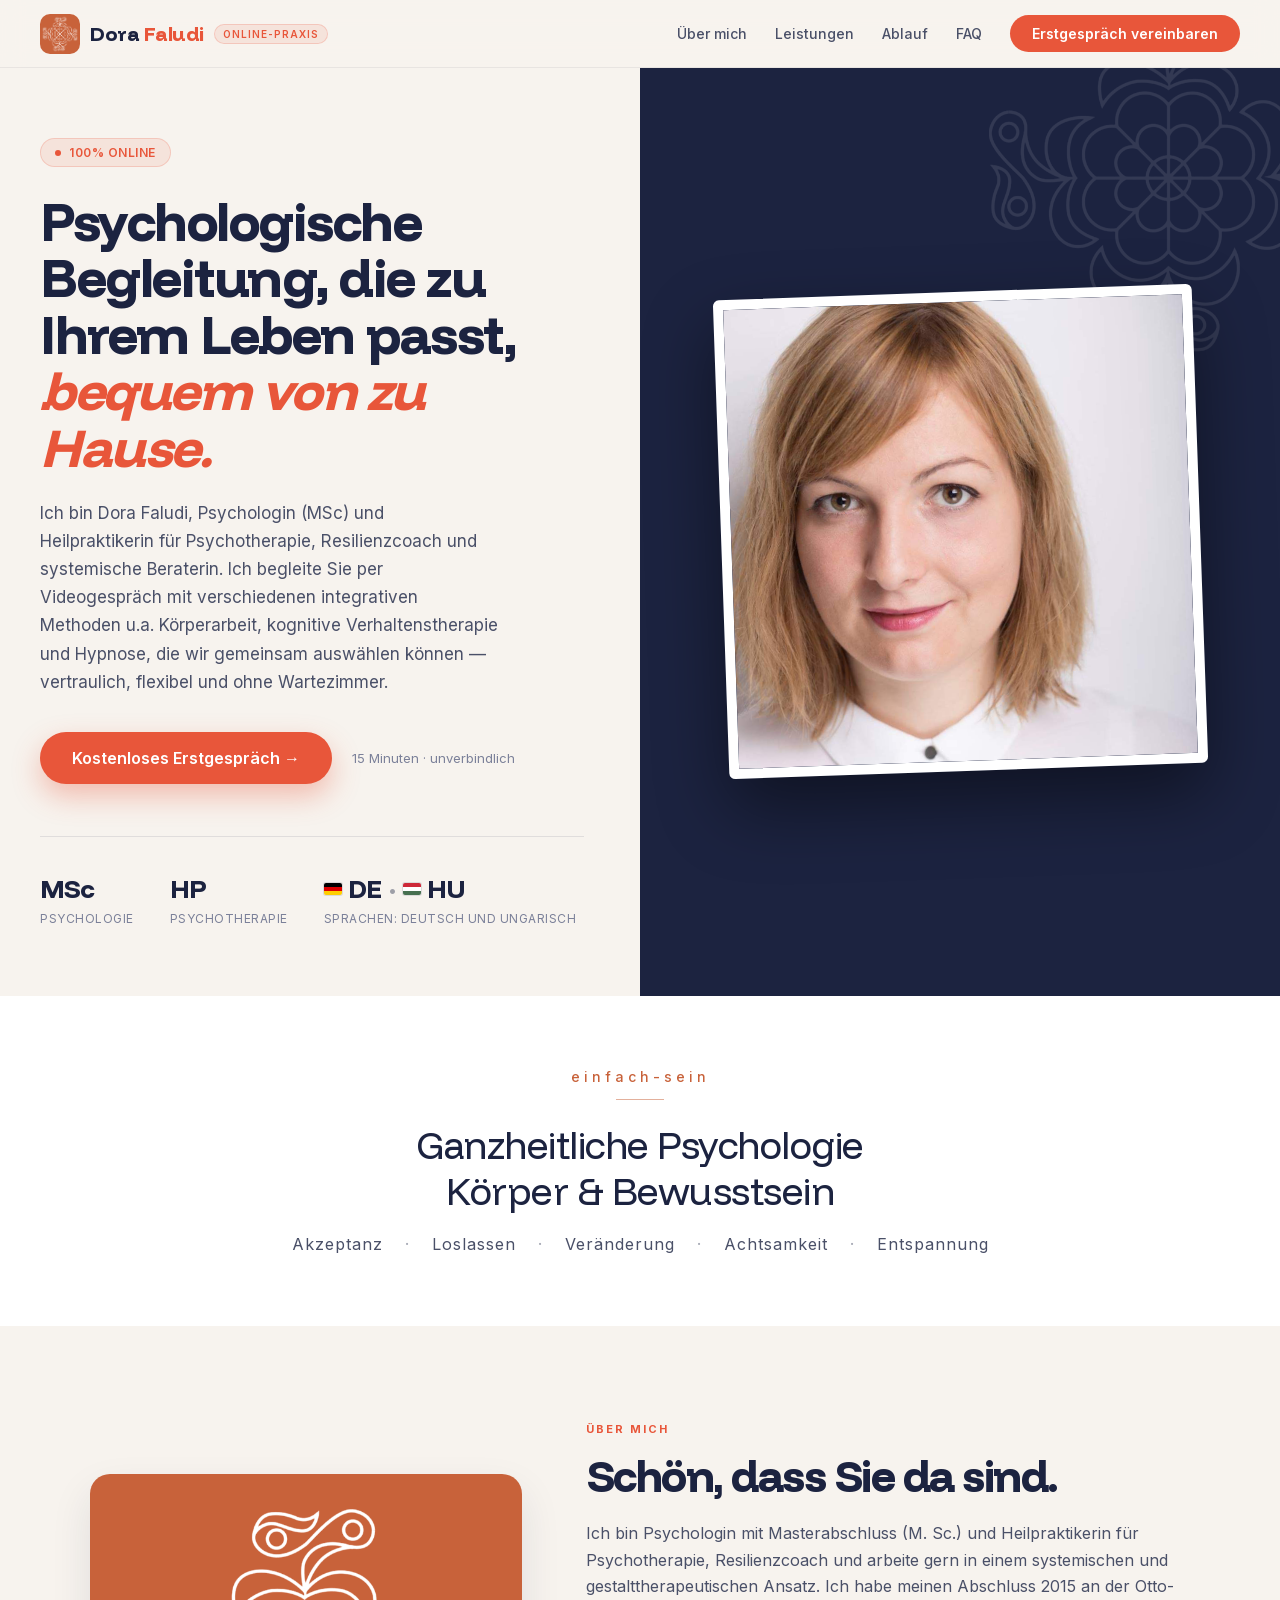
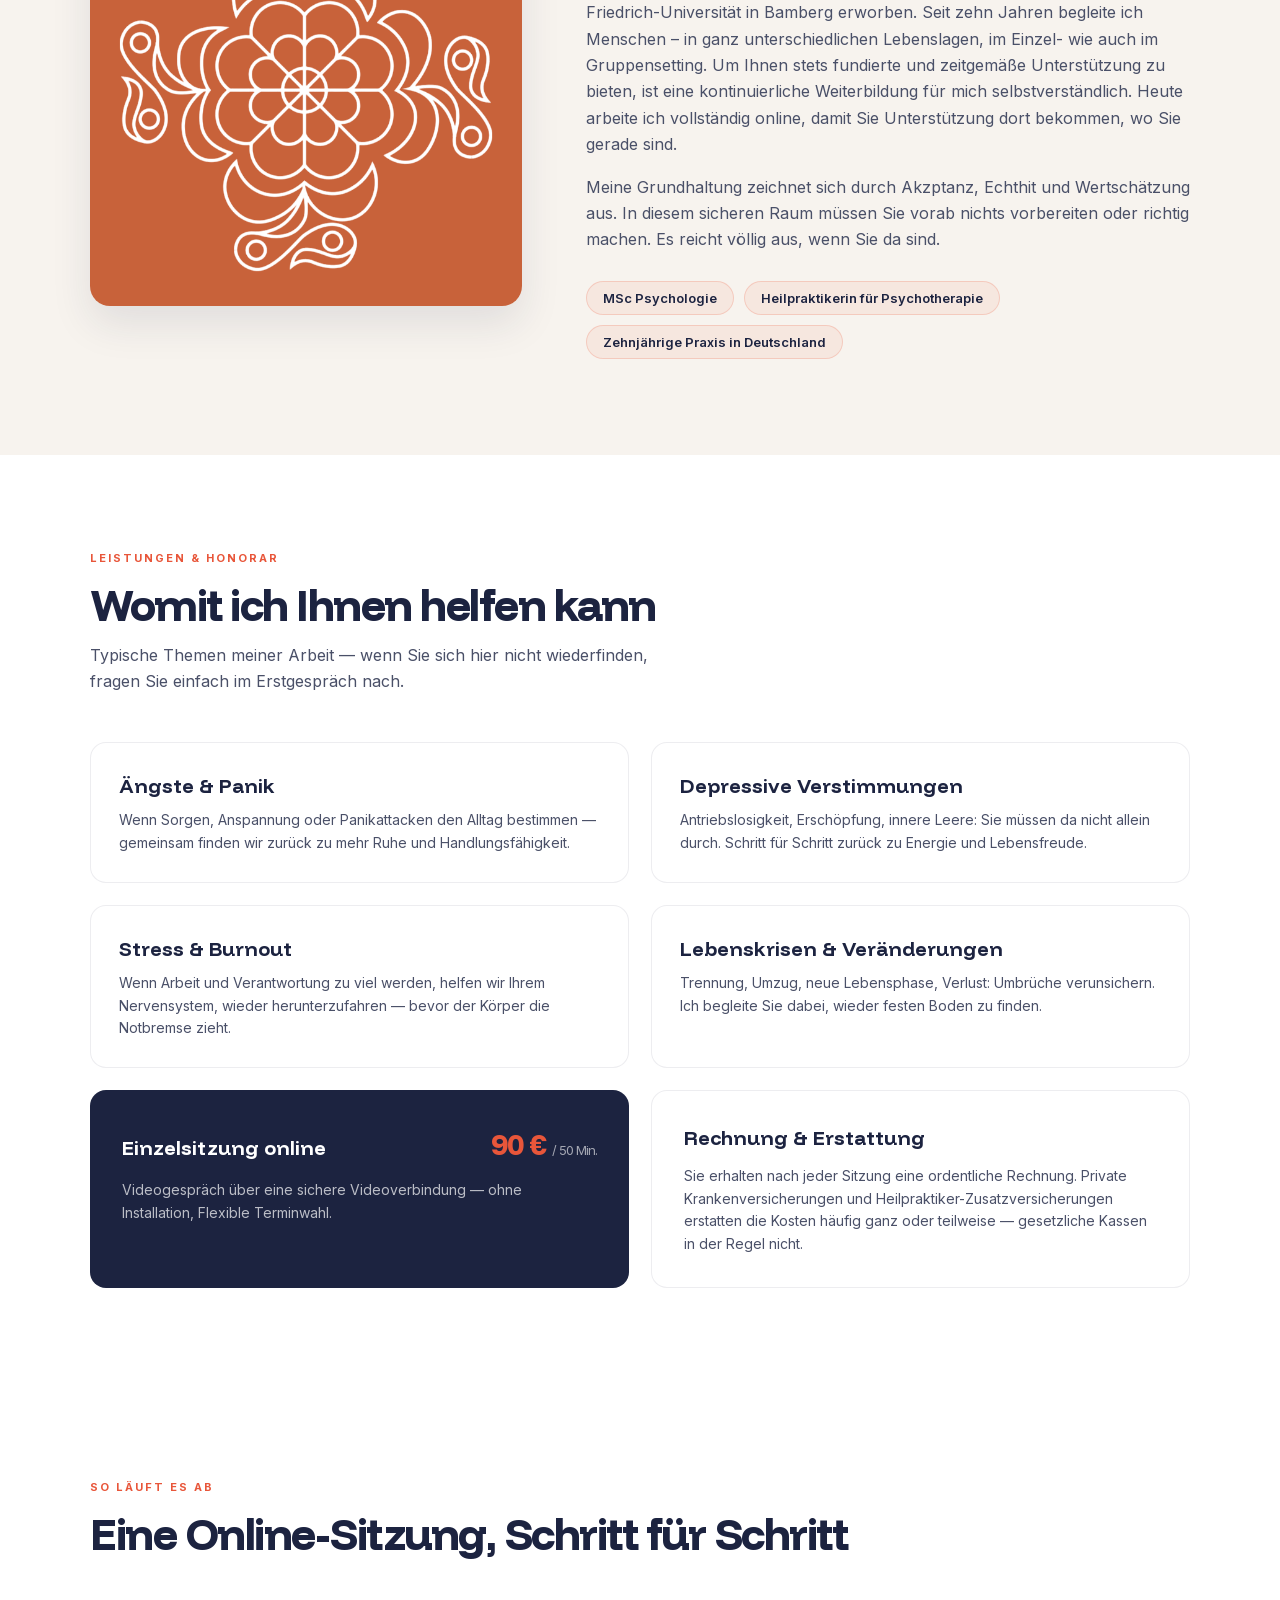
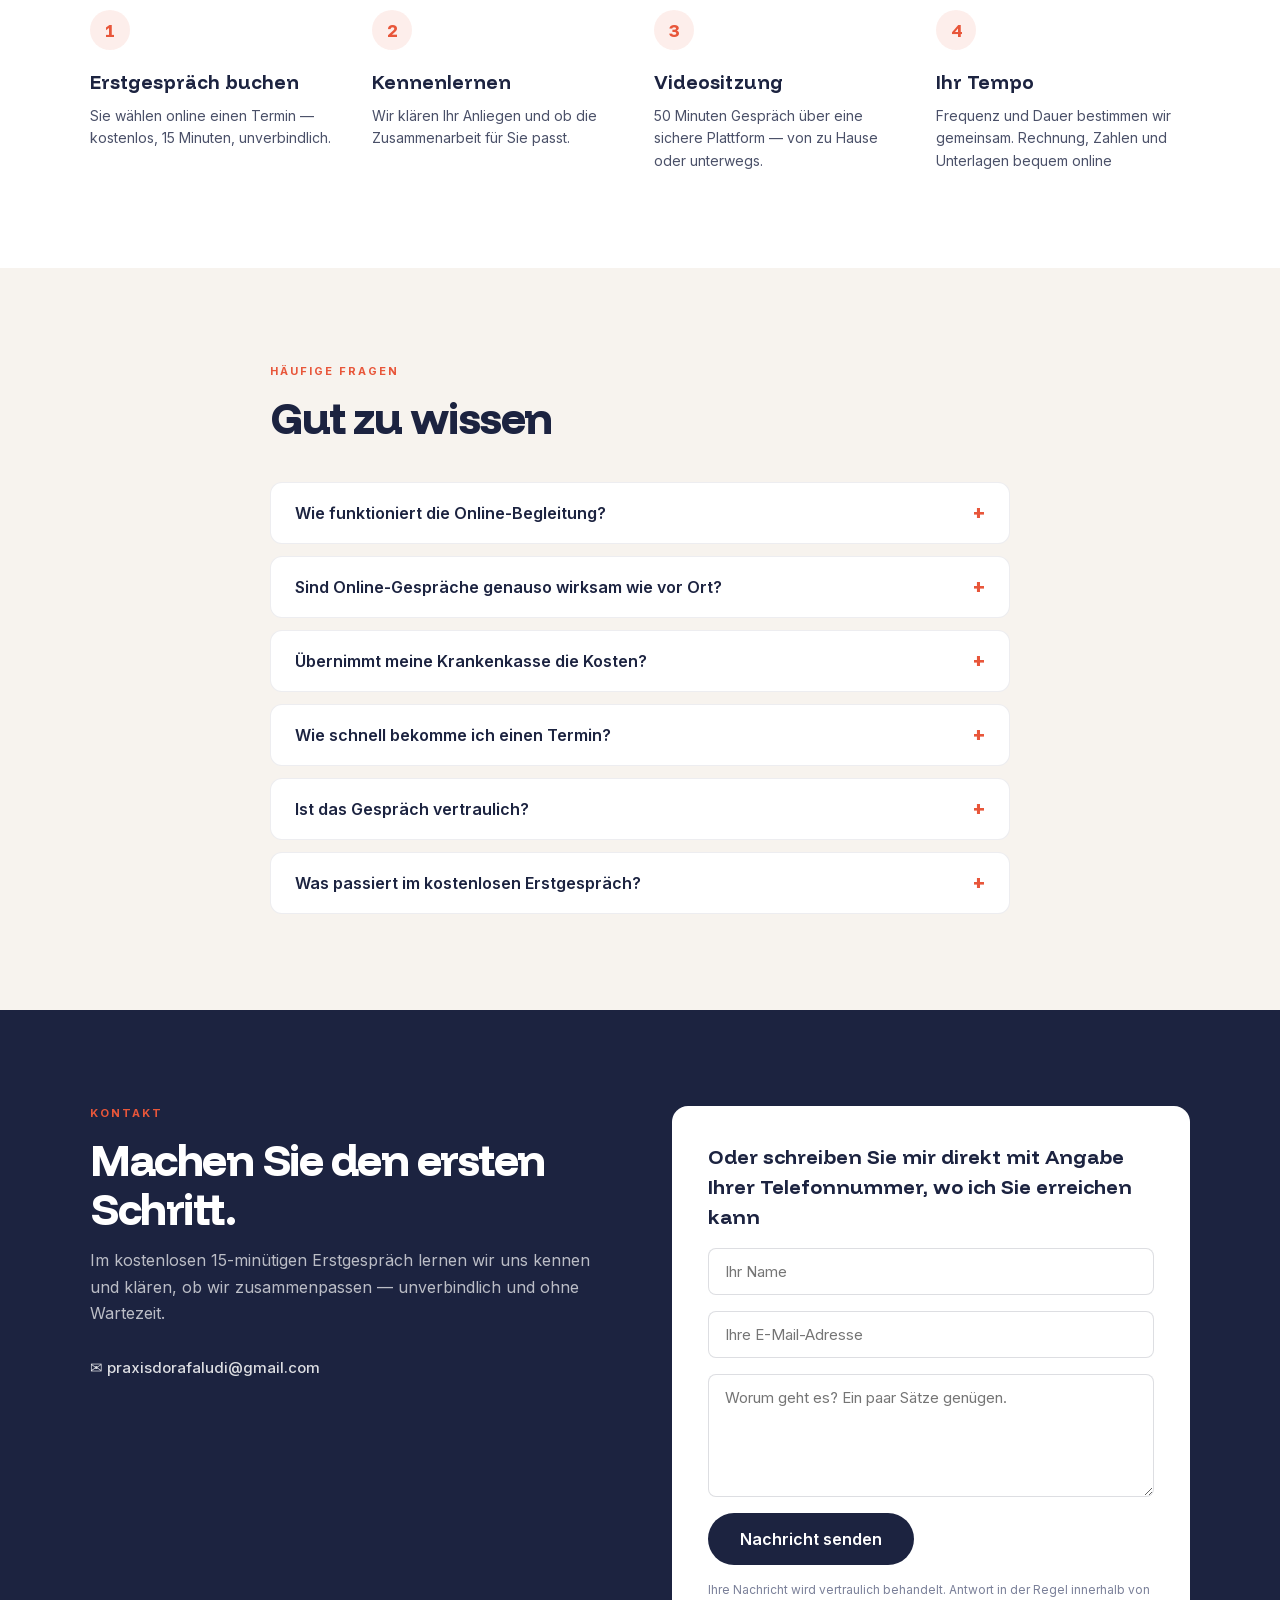
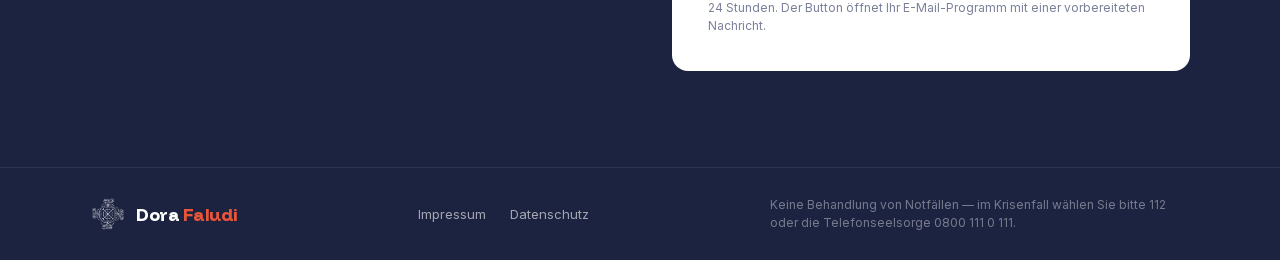
==== commit 2a6e9139: "Update index.html" ====
--- a/index.html
+++ b/index.html
@@ -143,11 +143,11 @@
 Um Ihnen stets fundierte und zeitgemäße Unterstützung zu bieten, ist eine kontinuierliche Weiterbildung für mich selbstverständlich.
 Heute arbeite ich vollständig online, damit Sie Unterstützung dort bekommen, wo Sie gerade sind.
 </p>
-      <p>Mir ist eine warme, direkte Zusammenarbeit auf Augenhöhe wichtig. Sie müssen nichts vorbereiten und nichts „richtig“ machen — es reicht, wenn Sie da sind.</p>
+      <p> Meine Grundhaltung zeichnet sich durch Akzptanz, Echthit und Wertschätzung aus. In diesem sicheren Raum müssen Sie vorab nichts vorbereiten oder richtig machen. Es reicht völlig aus, wenn Sie da sind. </p>
       <div class="about__tags">
         <span class="tag">MSc Psychologie</span>
         <span class="tag">Heilpraktikerin für Psychotherapie</span>
-        <span class="tag">Langjährige Praxis in Deutschland</span>
+        <span class="tag">Zehnjährige Praxis in Deutschland</span>
       </div>
     </div>
   </div>
@@ -185,7 +185,7 @@
           <h3>Einzelsitzung online</h3>
           <div class="fee-card__price">90 € <small>/ 50 Min.</small></div>
         </div>
-        <p>Videogespräch über eine sichere Videoverbindung — ohne Installation, direkt im Browser. Flexible Terminwahl, auch abends.</p>
+        <p>Videogespräch über eine sichere Videoverbindung — ohne Installation, Flexible Terminwahl.</p>
       </div>
       <div class="card">
         <h3 class="card__title">Rechnung &amp; Erstattung</h3>
@@ -219,7 +219,7 @@
       <div class="step">
         <div class="step__n">4</div>
         <h3>Ihr Tempo</h3>
-        <p>Frequenz und Dauer bestimmen Sie. Rechnung und Unterlagen kommen bequem per E-Mail.</p>
+        <p>Frequenz und Dauer bestimmen wir gemeinsam. Rechnung, Zahlen und Unterlagen bequem online </p>
       </div>
     </div>
   </div>
@@ -245,7 +245,7 @@
       </details>
       <details class="faq__item">
         <summary class="faq__q">Wie schnell bekomme ich einen Termin?</summary>
-        <p class="faq__a">In der Regel innerhalb einer Woche — ohne die langen Wartezeiten der Kassenplätze. Termine sind auch abends möglich.</p>
+        <p class="faq__a">In der Regel innerhalb einer Woche — ohne die langen Wartezeiten der Kassenplätze.</p>
       </details>
       <details class="faq__item">
         <summary class="faq__q">Ist das Gespräch vertraulich?</summary>
@@ -267,13 +267,13 @@
       <h2 class="h2 h2--light">Machen Sie den ersten Schritt.</h2>
       <p class="contact__text">Im kostenlosen 15-minütigen Erstgespräch lernen wir uns kennen und klären, ob wir zusammenpassen — unverbindlich und ohne Wartezeit.</p>
       <div class="contact__actions">
-        <a class="btn" id="booking-link" href="https://calendly.com/dora-faludi/erstgespraech" target="_blank" rel="noopener">Termin online buchen →</a>
-        <a class="contact__mail" href="mailto:praxis@dorafaludi.de">✉ praxis@dorafaludi.de</a>
+       
+        <a class="contact__mail" href="mailto:praxisdorafaludi@gmail.com">✉ praxisdorafaludi@gmail.com</a>
       </div>
     </div>
 
     <form class="form" id="contact-form" novalidate>
-      <h3>Oder schreiben Sie mir direkt</h3>
+      <h3>Oder schreiben Sie mir direkt mit Angabe Ihrer Telefonnummer, wo ich Sie erreichen kann </h3>
 
       <label class="visually-hidden" for="f-name">Ihr Name</label>
       <input id="f-name" name="name" type="text" placeholder="Ihr Name" autocomplete="name" required>
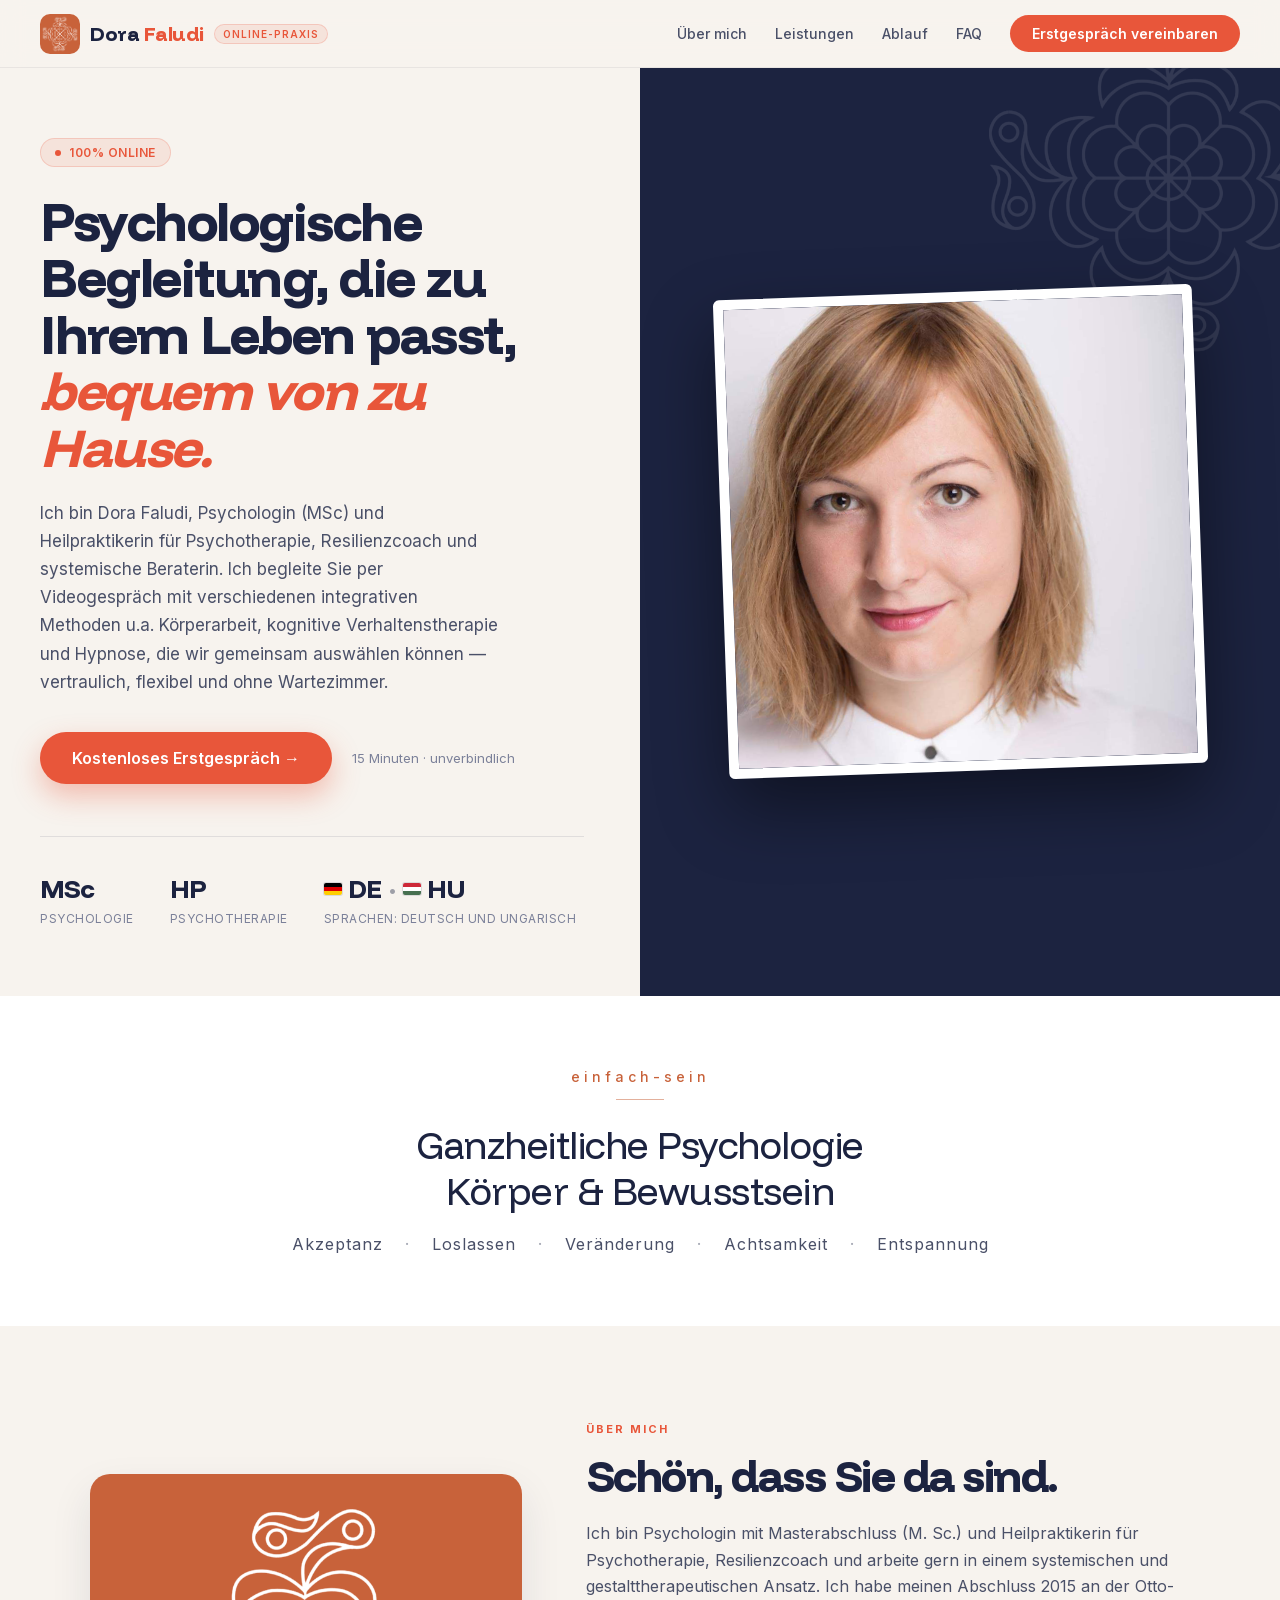
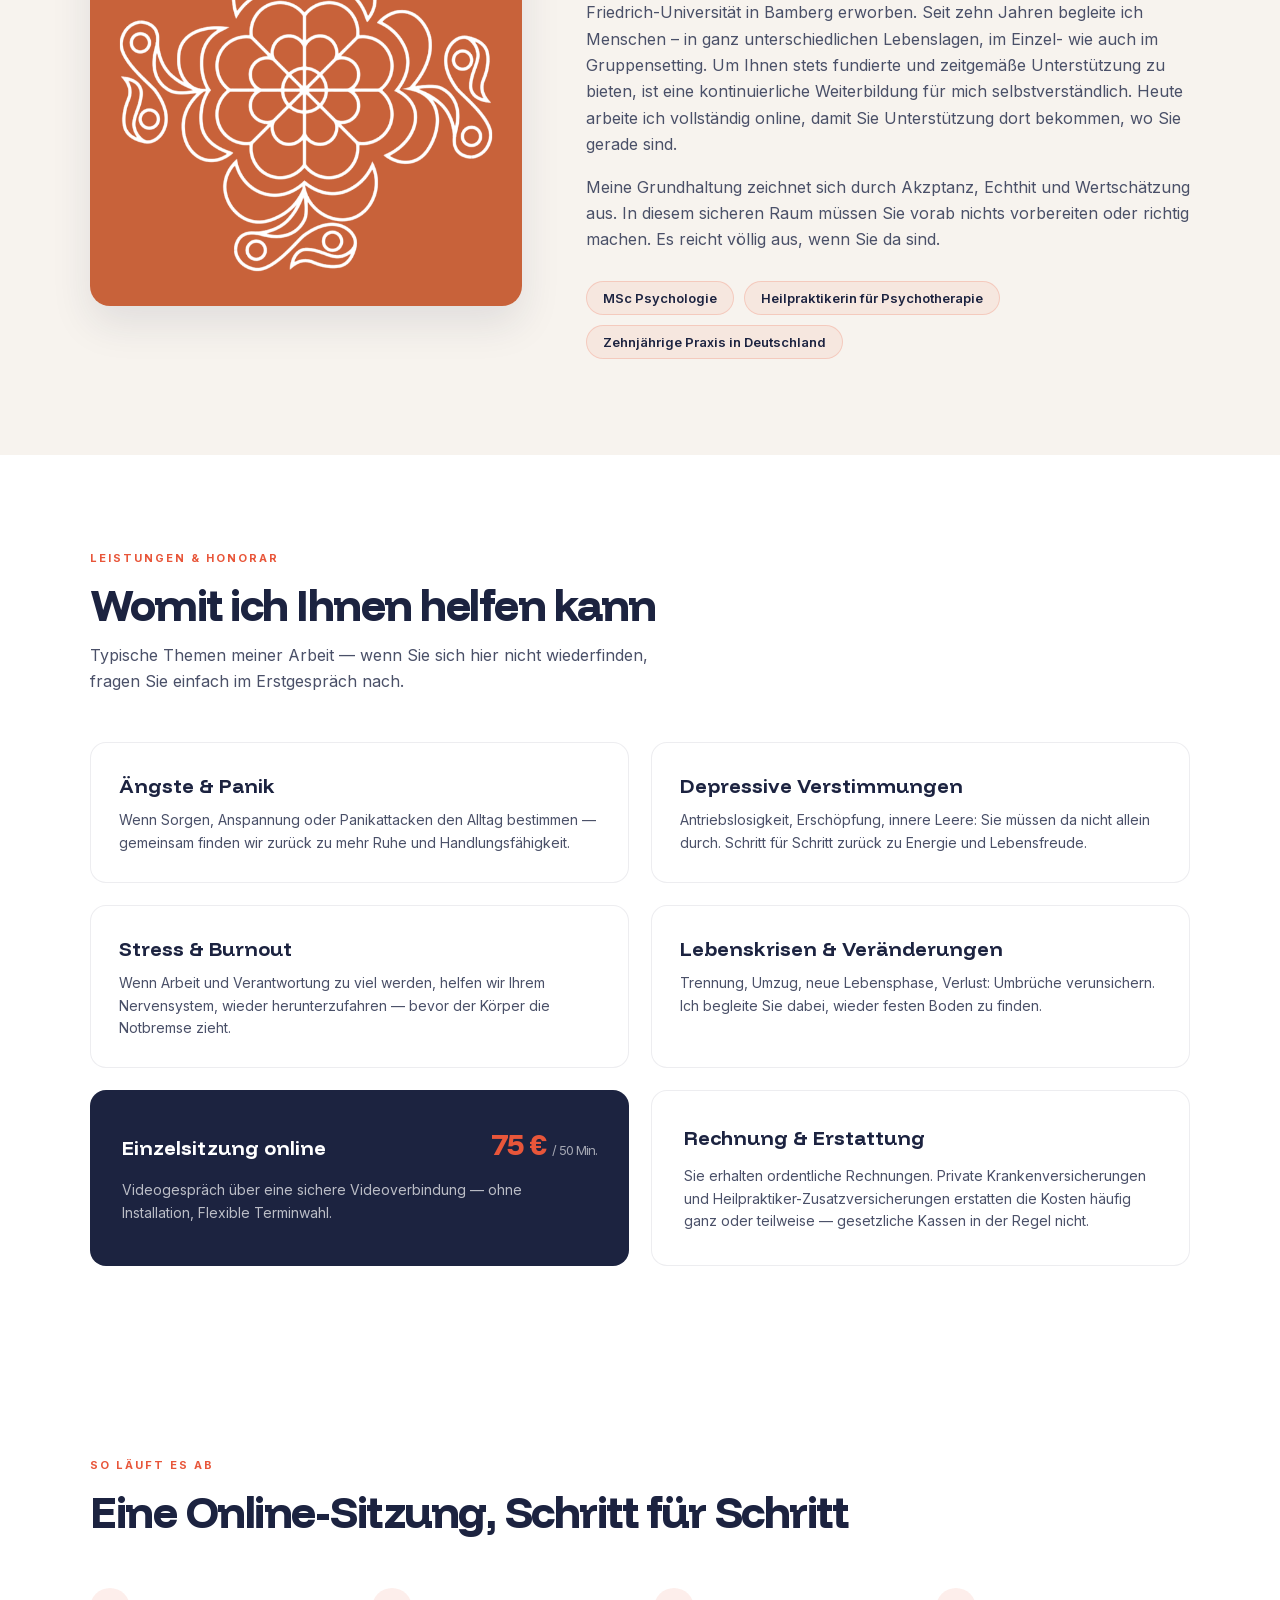
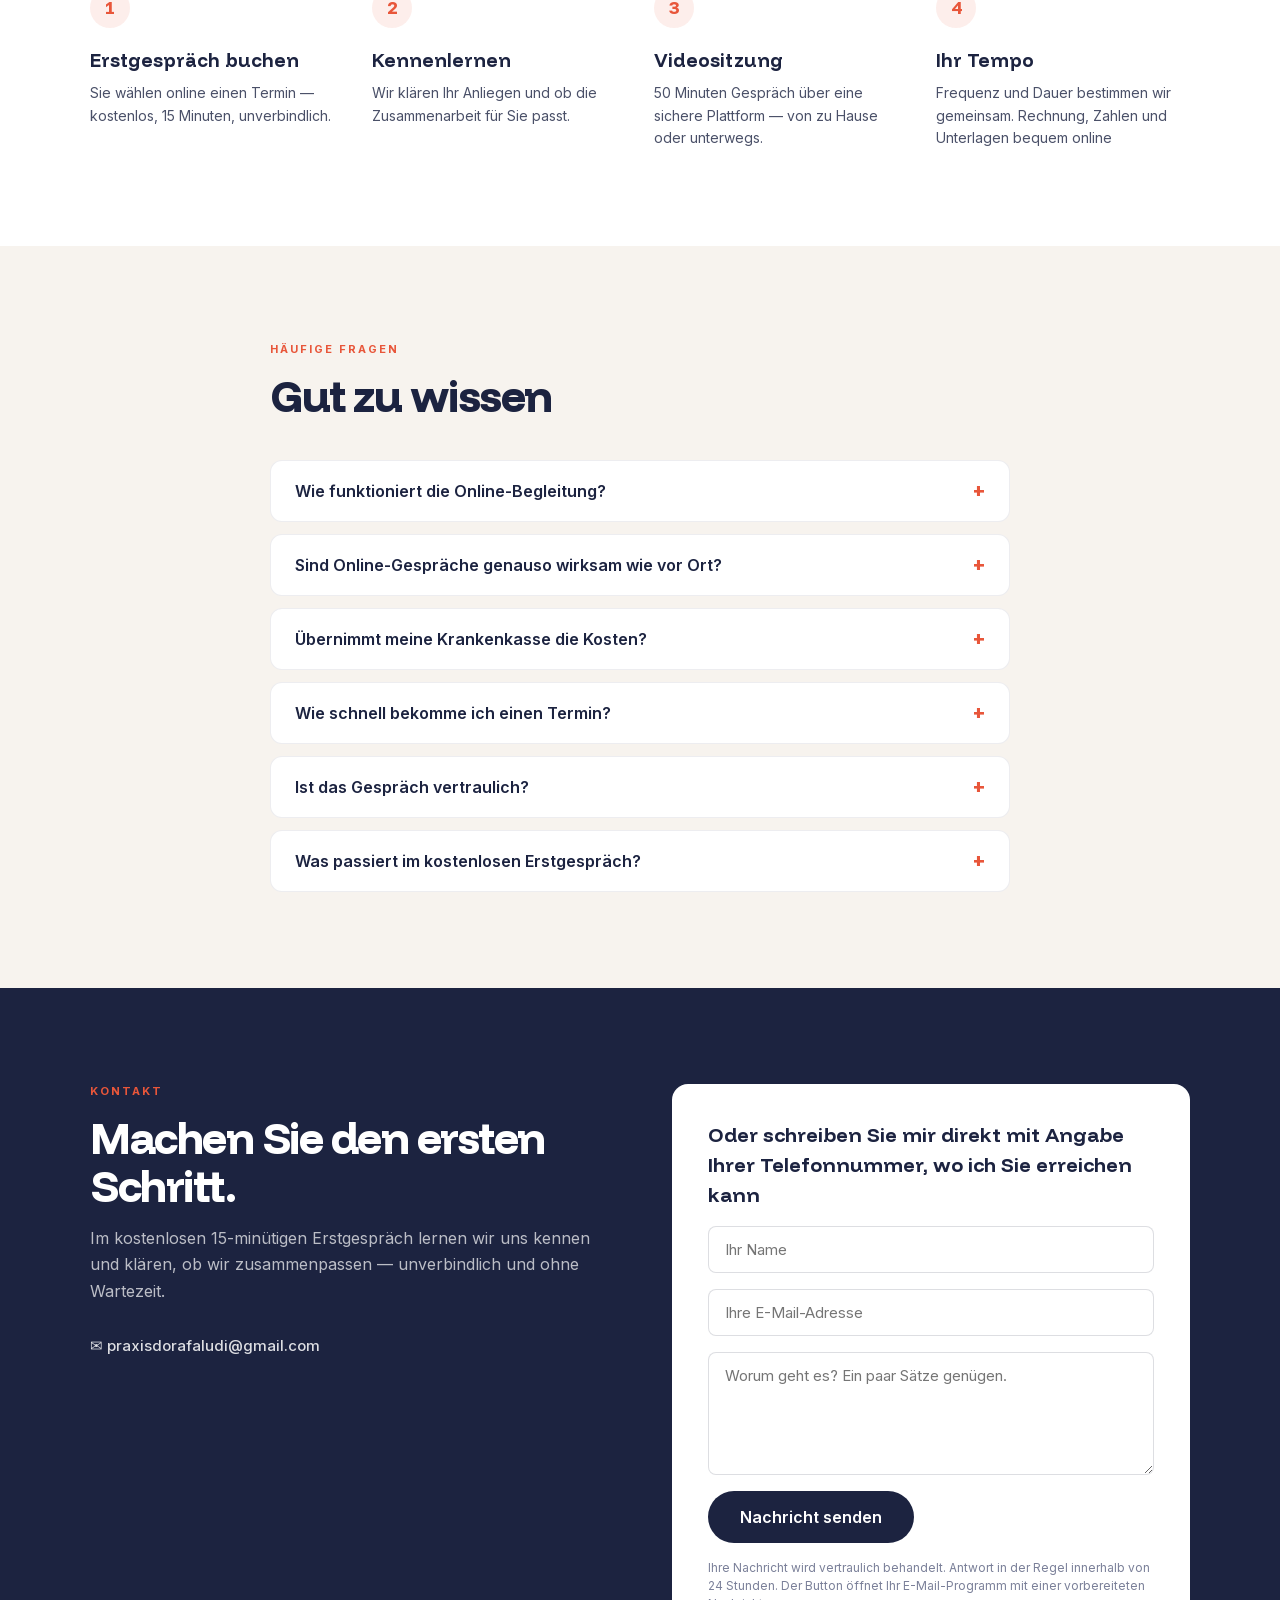
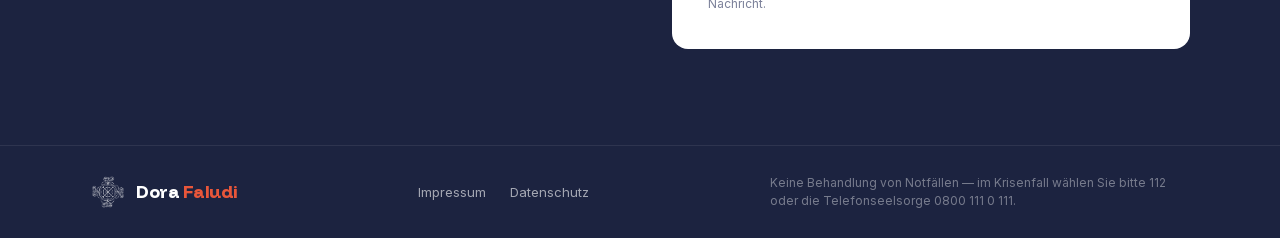
==== commit bb68f36f: "Update fee and billing information in index.html" ====
--- a/index.html
+++ b/index.html
@@ -183,13 +183,13 @@
       <div class="fee-card">
         <div class="fee-card__head">
           <h3>Einzelsitzung online</h3>
-          <div class="fee-card__price">90 € <small>/ 50 Min.</small></div>
+          <div class="fee-card__price">75 € <small>/ 50 Min.</small></div>
         </div>
         <p>Videogespräch über eine sichere Videoverbindung — ohne Installation, Flexible Terminwahl.</p>
       </div>
       <div class="card">
         <h3 class="card__title">Rechnung &amp; Erstattung</h3>
-        <p class="card__text">Sie erhalten nach jeder Sitzung eine ordentliche Rechnung. Private Krankenversicherungen und Heilpraktiker-Zusatzversicherungen erstatten die Kosten häufig ganz oder teilweise — gesetzliche Kassen in der Regel nicht.</p>
+        <p class="card__text">Sie erhalten ordentliche Rechnungen. Private Krankenversicherungen und Heilpraktiker-Zusatzversicherungen erstatten die Kosten häufig ganz oder teilweise — gesetzliche Kassen in der Regel nicht.</p>
       </div>
     </div>
   </div>
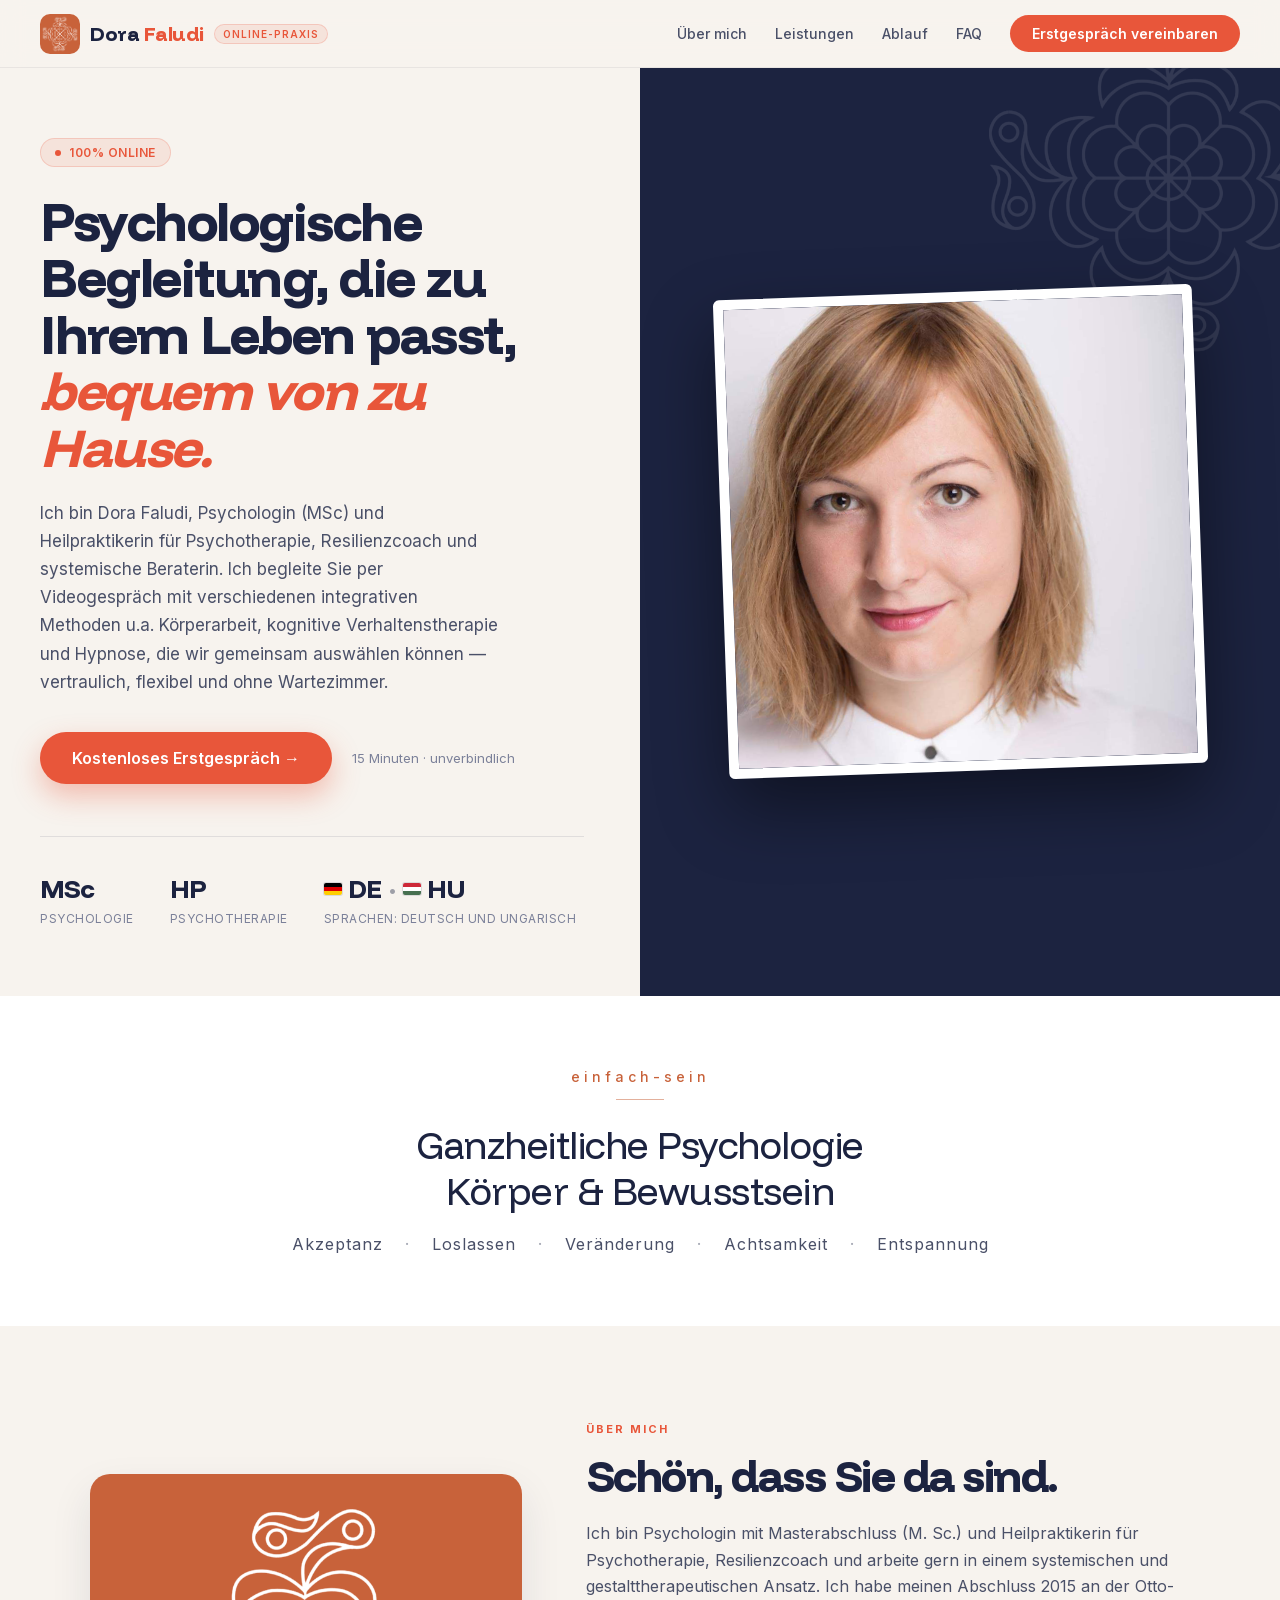
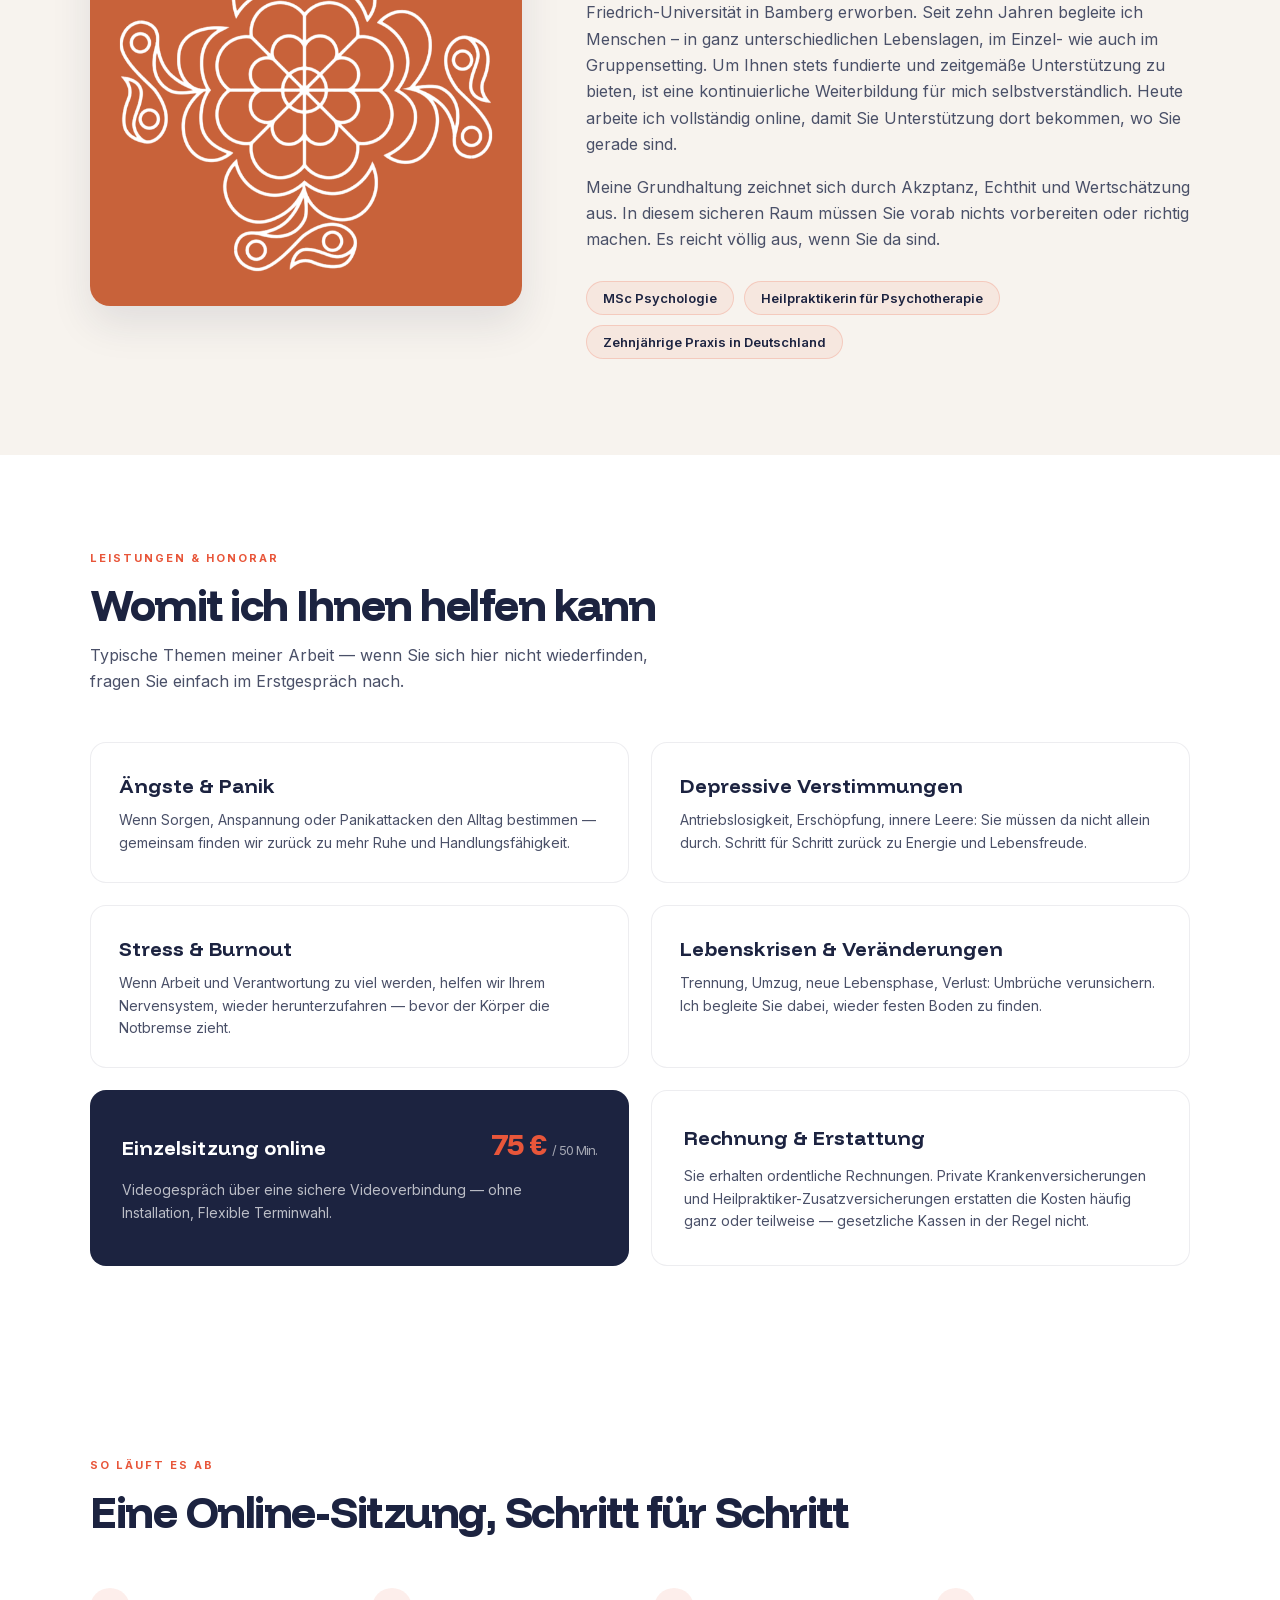
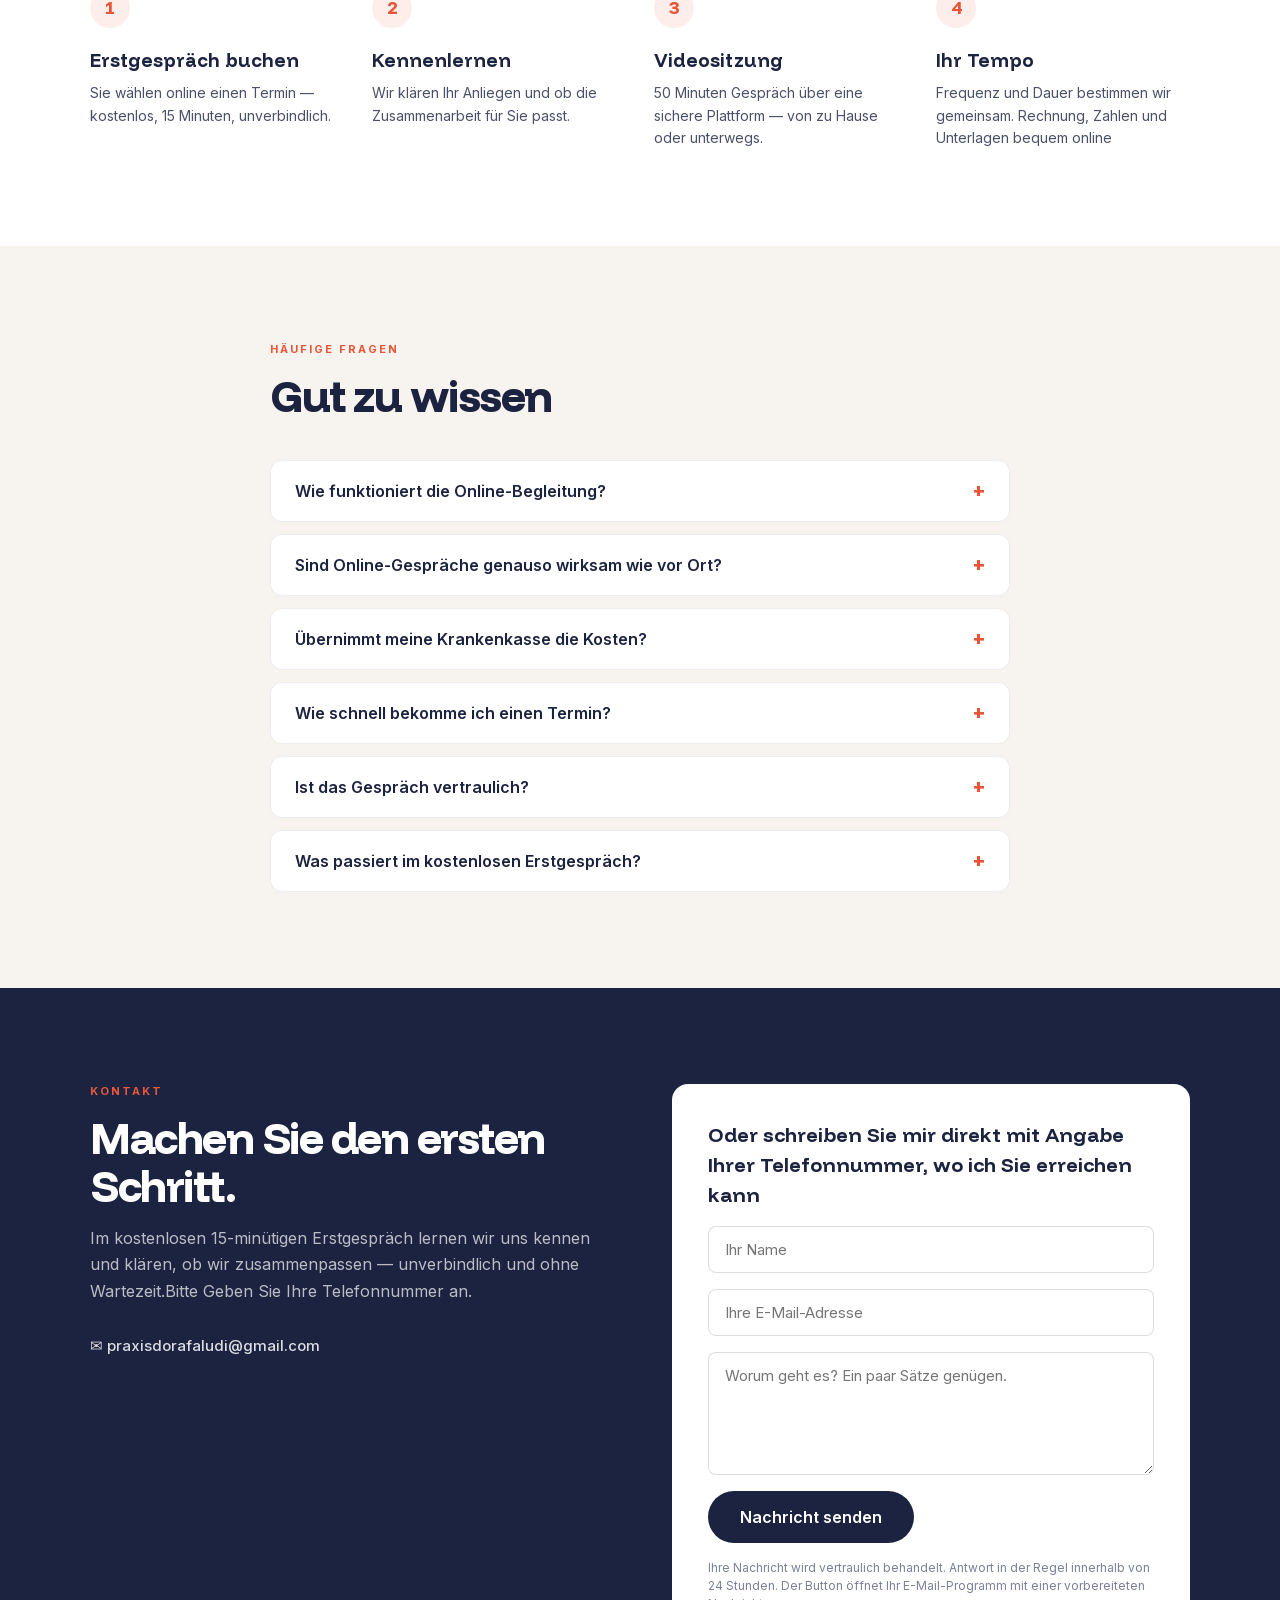
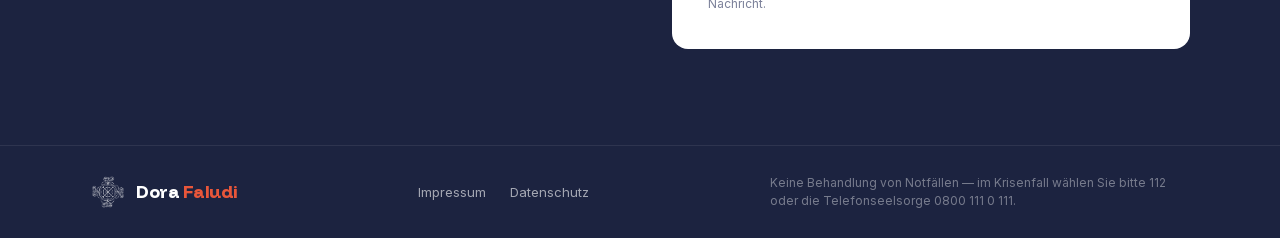
==== commit f58688ad: "Update contact text to include phone number request Added a request for the user's phone number in t" ====
--- a/index.html
+++ b/index.html
@@ -265,7 +265,7 @@
     <div>
       <div class="eyebrow">Kontakt</div>
       <h2 class="h2 h2--light">Machen Sie den ersten Schritt.</h2>
-      <p class="contact__text">Im kostenlosen 15-minütigen Erstgespräch lernen wir uns kennen und klären, ob wir zusammenpassen — unverbindlich und ohne Wartezeit.</p>
+      <p class="contact__text">Im kostenlosen 15-minütigen Erstgespräch lernen wir uns kennen und klären, ob wir zusammenpassen — unverbindlich und ohne Wartezeit.<strong></strong>Bitte Geben Sie Ihre Telefonnummer an.</strong> </p>
       <div class="contact__actions">
        
         <a class="contact__mail" href="mailto:praxisdorafaludi@gmail.com">✉ praxisdorafaludi@gmail.com</a>
